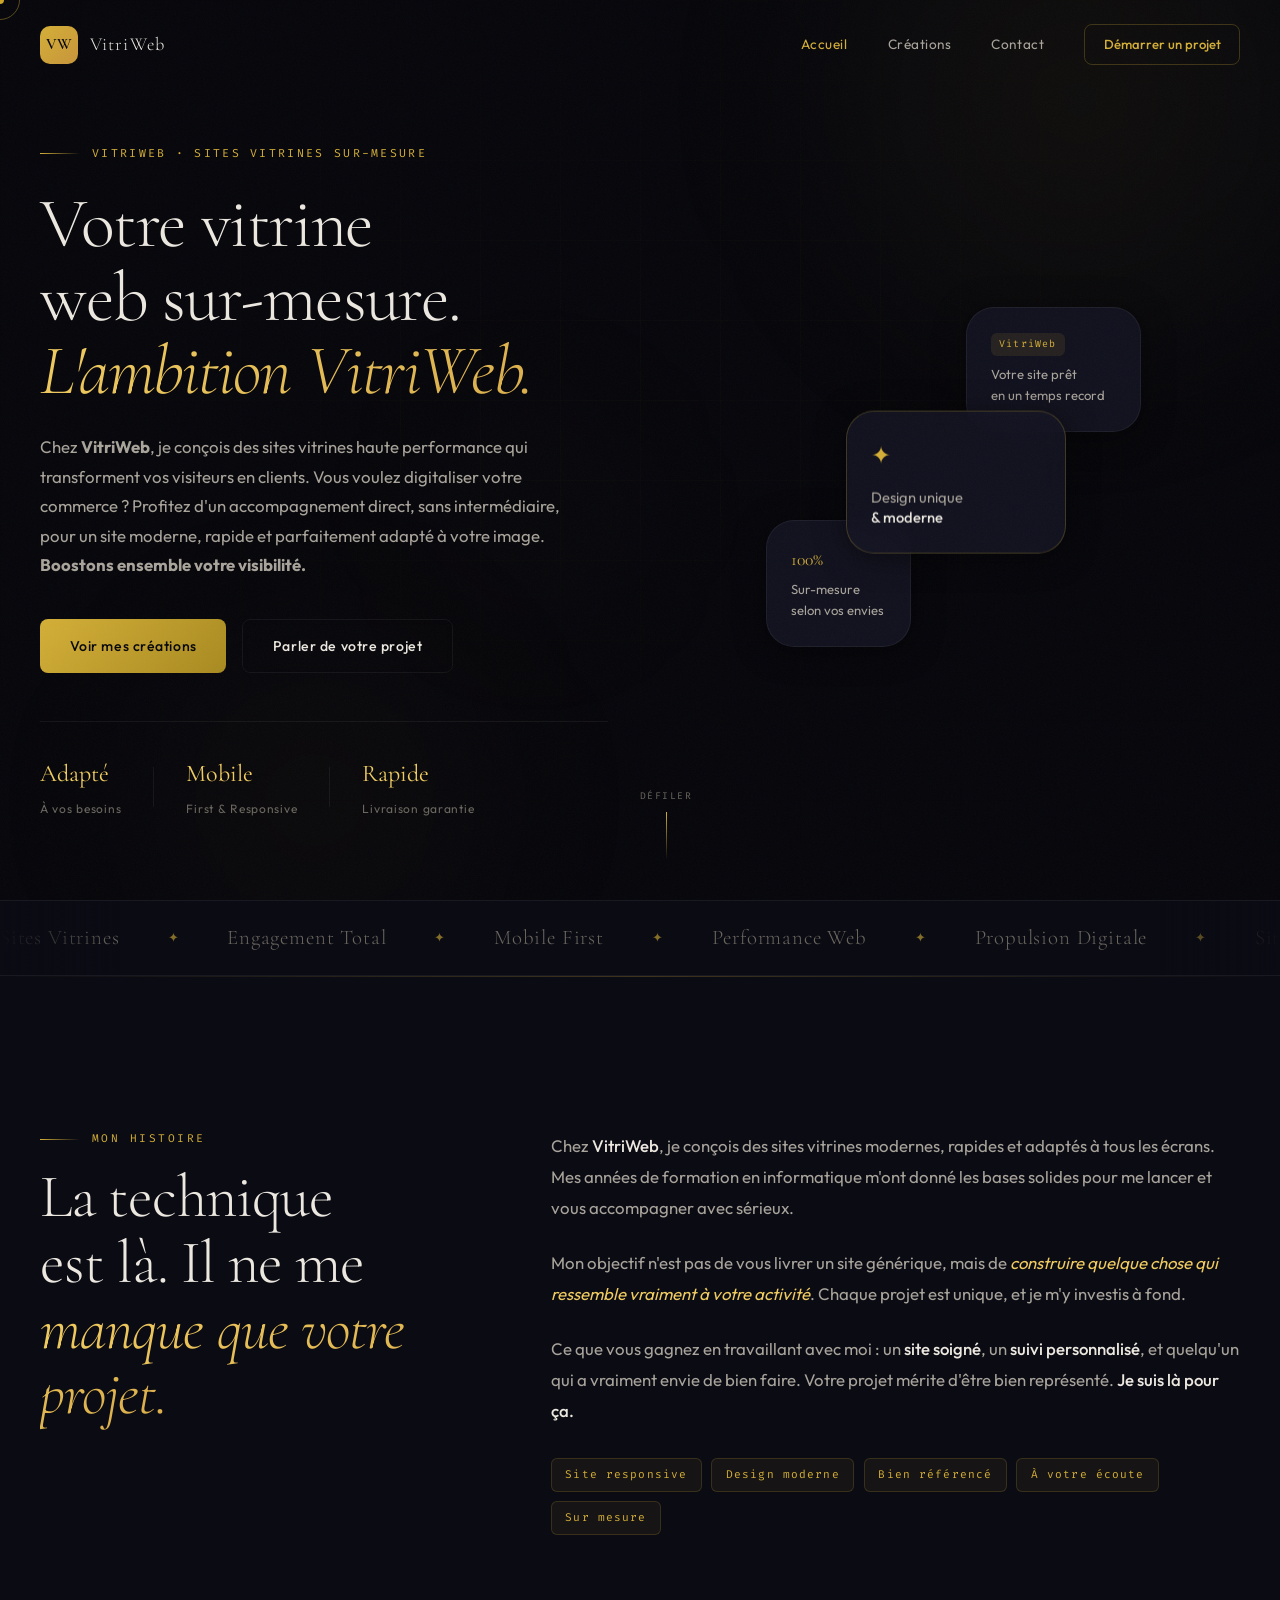
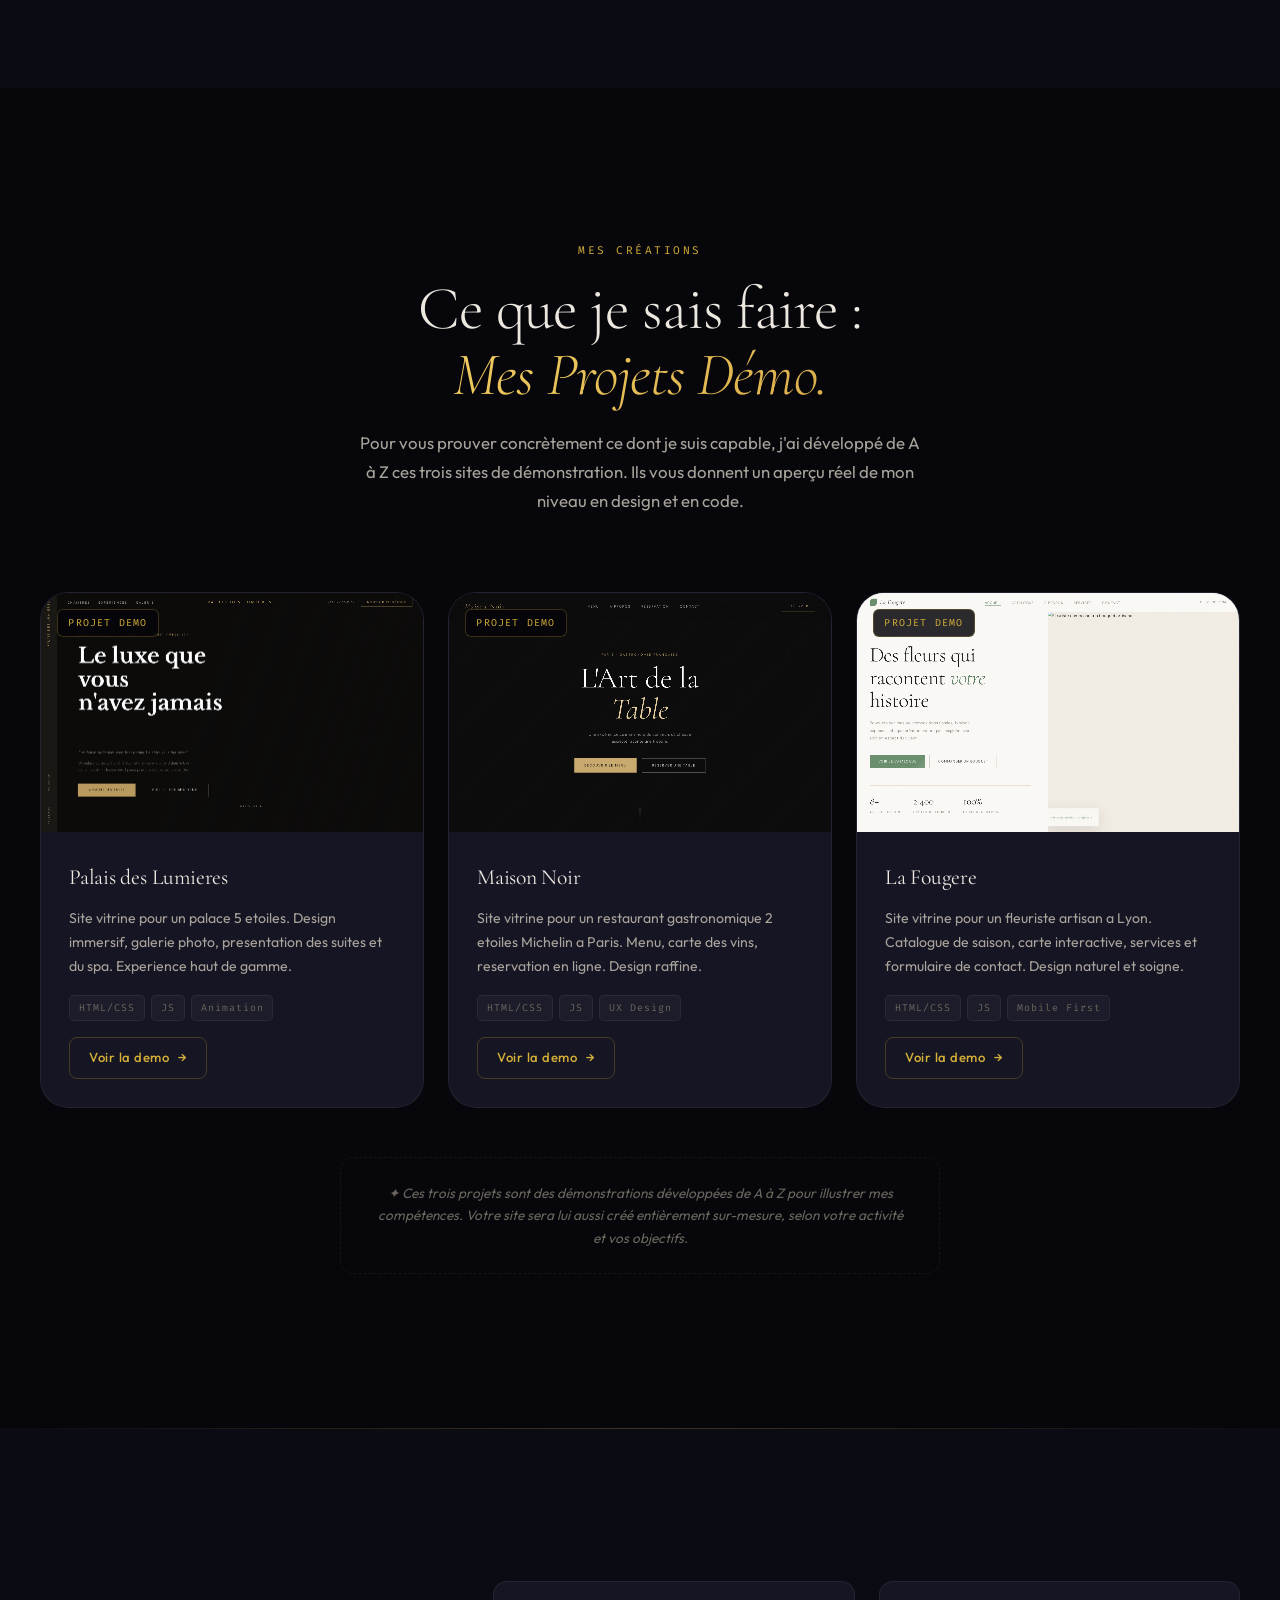
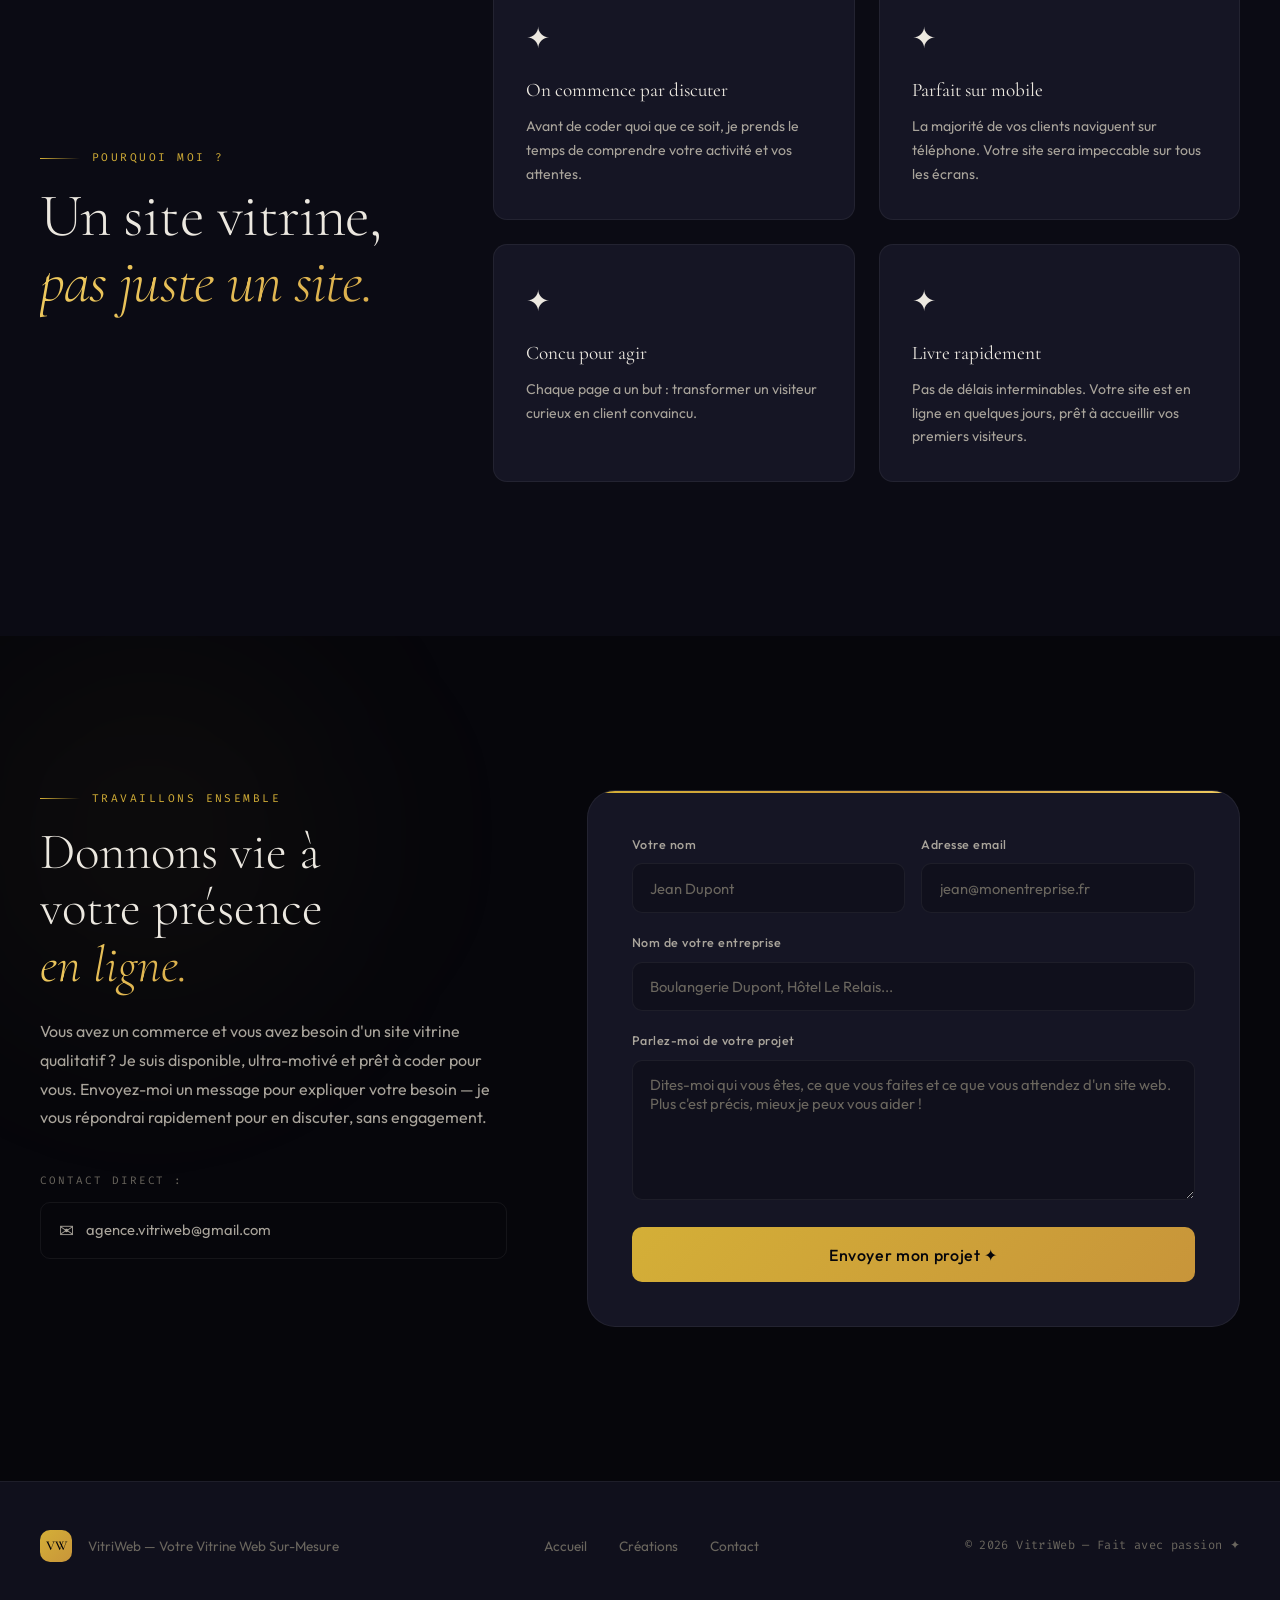
==== index.html @ 7d23033d "Premier commit" ====
<!DOCTYPE html>
<html lang="fr">
<head>
  <meta charset="UTF-8" />
  <meta name="viewport" content="width=device-width, initial-scale=1.0" />
  <title>VitriWeb — Votre Vitrine Web Sur-Mesure</title>
  <link rel="preconnect" href="https://fonts.googleapis.com" />
  <link rel="preconnect" href="https://fonts.gstatic.com" crossorigin />
  <link href="https://fonts.googleapis.com/css2?family=Cormorant+Garamond:ital,wght@0,300;0,400;0,600;1,300;1,400&family=Outfit:wght@300;400;500;600&family=Fira+Code:wght@400&display=swap" rel="stylesheet" />
  <link rel="stylesheet" href="style.css" />
</head>
<body>

  <!-- LOADER -->
  <div class="loader" id="loader">
    <div class="loader__inner">
      <span class="loader__logo">VW</span>
      <div class="loader__bar"><div class="loader__bar-fill"></div></div>
    </div>
  </div>

  <!-- GRAIN OVERLAY -->
  <div class="grain-overlay" aria-hidden="true"></div>

  <!-- CURSEUR PERSONNALISÉ -->
  <div class="cursor" id="cursor"></div>
  <div class="cursor-follower" id="cursorFollower"></div>

  <!-- HEADER / NAVIGATION -->
  <header class="header" id="header">
    <div class="header__inner">
      <a href="#accueil" class="header__logo">
        <span class="logo-initials">VW</span>
        <span class="logo-text">VitriWeb</span>
      </a>

      <nav class="header__nav" aria-label="Navigation principale">
        <a href="#accueil" class="nav-link">Accueil</a>
        <a href="#creations" class="nav-link">Créations</a>
        <a href="#contact" class="nav-link">Contact</a>
        <a href="#contact" class="nav-cta magnetic">Démarrer un projet</a>
      </nav>

      <button class="burger" id="burgerBtn" aria-label="Ouvrir le menu" aria-expanded="false">
        <span></span><span></span><span></span>
      </button>
    </div>

  </header>

  <!-- MENU MOBILE — hors du header pour éviter les bugs de stacking context -->
  <div class="mobile-menu" id="mobileMenu">
    <div class="mobile-menu__inner">
      <span class="mobile-menu__label">Navigation</span>
      <a href="#accueil" class="mobile-nav-link">Accueil</a>
      <a href="#creations" class="mobile-nav-link">Créations</a>
      <a href="#contact" class="mobile-nav-link">Contact</a>
      <a href="#contact" class="mobile-nav-link mobile-nav-cta">Démarrer un projet &rarr;</a>
      <div class="mobile-menu__footer">
        <a href="mailto:agence.vitriweb@gmail.com">agence.vitriweb@gmail.com</a>
      </div>
    </div>
  </div>

  <!-- SECTION 1 — HERO -->
  <section class="hero" id="accueil">
    <div class="hero__bg-grid"></div>
    <div class="hero__orb hero__orb--1"></div>
    <div class="hero__orb hero__orb--2"></div>
    <div class="hero__orb hero__orb--3"></div>

    <div class="container">
      <div class="hero__content">

        <p class="hero__eyebrow hero-anim anim-1">
          <span class="eyebrow-line"></span>
          VitriWeb · Sites vitrines sur-mesure
        </p>

        <h1 class="hero__title hero-anim anim-2">
          Votre vitrine<br />
          web sur-mesure.<br />
          <em>L'ambition VitriWeb.</em>
        </h1>

        <p class="hero__subtitle hero-anim anim-3">
          Chez <strong>VitriWeb</strong>, je conçois des sites vitrines haute performance qui transforment vos visiteurs en clients. Vous voulez digitaliser votre commerce&nbsp;? Profitez d'un accompagnement direct, sans intermédiaire, pour un site moderne, rapide et parfaitement adapté à votre image. <strong>Boostons ensemble votre visibilité.</strong>
        </p>

        <div class="hero__ctas hero-anim anim-4">
          <a href="#creations" class="btn btn--primary magnetic">Voir mes créations</a>
          <a href="#contact" class="btn btn--ghost magnetic">Parler de votre projet</a>
        </div>

        <div class="hero__stats hero-anim anim-5">
          <div class="stat">
            <span class="stat__number">Adapté</span>
            <span class="stat__label">À vos besoins</span>
          </div>
          <div class="stat-divider"></div>
          <div class="stat">
            <span class="stat__number">Mobile</span>
            <span class="stat__label">First & Responsive</span>
          </div>
          <div class="stat-divider"></div>
          <div class="stat">
            <span class="stat__number">Rapide</span>
            <span class="stat__label">Livraison garantie</span>
          </div>
        </div>
      </div>

      <div class="hero__visual hero-anim anim-3">
        <div class="hero__card-float">
          <div class="float-card float-card--main">
            <div class="float-card__icon">&#10022;</div>
            <p class="float-card__text">Design unique<br/><strong>&amp; moderne</strong></p>
          </div>
          <div class="float-card float-card--secondary">
            <div class="float-card__badge">VitriWeb</div>
            <p>Votre site prêt<br/>en un temps record</p>
          </div>
          <div class="float-card float-card--accent">
            <span>100%</span>
            <p>Sur-mesure selon vos envies</p>
          </div>
        </div>
      </div>
    </div>

    <div class="scroll-indicator hero-anim anim-5">
      <span>Défiler</span>
      <div class="scroll-line"></div>
    </div>
  </section>

  <!-- MARQUEE DIVIDER -->
  <div class="marquee-section" aria-hidden="true">
    <div class="marquee-track">
      <span>Sites Vitrines</span>
      <span class="marquee-dot">&#10022;</span>
      <span>Engagement Total</span>
      <span class="marquee-dot">&#10022;</span>
      <span>Mobile First</span>
      <span class="marquee-dot">&#10022;</span>
      <span>Performance Web</span>
      <span class="marquee-dot">&#10022;</span>
      <span>Propulsion Digitale</span>
      <span class="marquee-dot">&#10022;</span>
      <span>Sites Vitrines</span>
      <span class="marquee-dot">&#10022;</span>
      <span>Engagement Total</span>
      <span class="marquee-dot">&#10022;</span>
      <span>Mobile First</span>
      <span class="marquee-dot">&#10022;</span>
      <span>Performance Web</span>
      <span class="marquee-dot">&#10022;</span>
      <span>Propulsion Digitale</span>
      <span class="marquee-dot">&#10022;</span>
    </div>
  </div>

  <!-- SECTION À PROPOS -->
  <section class="about" id="about">
    <div class="container">

      <div class="about__grid">
        <div class="about__text">
          <p class="section-label reveal-up">Mon Histoire</p>
          <h2 class="section-title reveal-up delay-1">
            La technique<br/>est là. Il ne me<br/><em>manque que votre projet.</em>
          </h2>
        </div>

        <div class="about__narrative">
          <p class="about__para reveal-up delay-1">
            Chez <strong>VitriWeb</strong>, je conçois des sites vitrines modernes, rapides et adaptés à tous les écrans. Mes années de formation en informatique m'ont donné les bases solides pour me lancer et vous accompagner avec sérieux.
          </p>
          <p class="about__para reveal-up delay-2">
            Mon objectif n'est pas de vous livrer un site générique, mais de <em>construire quelque chose qui ressemble vraiment à votre activité</em>. Chaque projet est unique, et je m'y investis à fond.
          </p>
          <p class="about__para reveal-up delay-3">
            Ce que vous gagnez en travaillant avec moi&nbsp;: un <strong>site soigné</strong>, un <strong>suivi personnalisé</strong>, et quelqu'un qui a vraiment envie de bien faire. Votre projet mérite d'être bien représenté. <strong>Je suis là pour ça.</strong>
          </p>

          <div class="about__tags reveal-up delay-4">
            <span class="tag">Site responsive</span>
            <span class="tag">Design moderne</span>
            <span class="tag">Bien référencé</span>
            <span class="tag">À votre écoute</span>
            <span class="tag">Sur mesure</span>
          </div>
        </div>
      </div>

    </div>
  </section>

  <!-- SECTION PORTFOLIO -->
  <section class="portfolio" id="creations">
    <div class="container">

      <div class="section-header reveal-up">
        <p class="section-label">Mes Créations</p>
        <h2 class="section-title">
          Ce que je sais faire :<br /><em>Mes Projets Démo.</em>
        </h2>
        <p class="section-desc">
          Pour vous prouver concrètement ce dont je suis capable, j'ai développé de A à Z ces trois sites de démonstration. Ils vous donnent un aperçu réel de mon niveau en design et en code.
        </p>
      </div>

      <div class="portfolio__grid">

        <article class="project-card reveal-up delay-1" data-category="Démo · Hôtellerie">
          <div class="project-card__image">
            <div class="project-card__preview">
              <iframe src="site_vitrine/Hotel/vitrine_hotel.html" loading="lazy" title="Apercu Hotel"></iframe>
            </div>
            <div class="project-card__badge">Projet Demo</div>
          </div>
          <div class="project-card__body">
            <h3 class="project-card__title">Palais des Lumieres</h3>
            <p class="project-card__desc">
              Site vitrine pour un palace 5 etoiles. Design immersif, galerie photo, presentation des suites et du spa. Experience haut de gamme.
            </p>
            <div class="project-card__tech">
              <span>HTML/CSS</span><span>JS</span><span>Animation</span>
            </div>
            <a href="site_vitrine/Hotel/vitrine_hotel.html" class="btn btn--card" target="_blank">Voir la demo <span class="btn-arrow">&rarr;</span></a>
          </div>
        </article>

        <article class="project-card reveal-up delay-2" data-category="Démo · Restauration">
          <div class="project-card__image">
            <div class="project-card__preview">
              <iframe src="site_vitrine/restaurant/html/index.html" loading="lazy" title="Apercu Restaurant"></iframe>
            </div>
            <div class="project-card__badge">Projet Demo</div>
          </div>
          <div class="project-card__body">
            <h3 class="project-card__title">Maison Noir</h3>
            <p class="project-card__desc">
              Site vitrine pour un restaurant gastronomique 2 etoiles Michelin a Paris. Menu, carte des vins, reservation en ligne. Design raffine.
            </p>
            <div class="project-card__tech">
              <span>HTML/CSS</span><span>JS</span><span>UX Design</span>
            </div>
            <a href="site_vitrine/restaurant/html/index.html" class="btn btn--card" target="_blank">Voir la demo <span class="btn-arrow">&rarr;</span></a>
          </div>
        </article>

        <article class="project-card reveal-up delay-3" data-category="Démo · Commerce Local">
          <div class="project-card__image">
            <div class="project-card__preview">
              <iframe src="site_vitrine/lafougere/index.html" loading="lazy" title="Apercu Fleuriste"></iframe>
            </div>
            <div class="project-card__badge">Projet Demo</div>
          </div>
          <div class="project-card__body">
            <h3 class="project-card__title">La Fougere</h3>
            <p class="project-card__desc">
              Site vitrine pour un fleuriste artisan a Lyon. Catalogue de saison, carte interactive, services et formulaire de contact. Design naturel et soigne.
            </p>
            <div class="project-card__tech">
              <span>HTML/CSS</span><span>JS</span><span>Mobile First</span>
            </div>
            <a href="site_vitrine/lafougere/index.html" class="btn btn--card" target="_blank">Voir la demo <span class="btn-arrow">&rarr;</span></a>
          </div>
        </article>

      </div>

      <p class="portfolio__note reveal-up">
        &#10022; Ces trois projets sont des démonstrations développées de A à Z pour illustrer mes compétences. Votre site sera lui aussi créé entièrement sur-mesure, selon votre activité et vos objectifs.
      </p>

    </div>
  </section>

  <!-- SECTION VALEUR AJOUTÉE -->
  <section class="value" id="valeur">
    <div class="container">
      <div class="value__grid">

        <div class="value__intro reveal-up">
          <p class="section-label">Pourquoi moi ?</p>
          <h2 class="section-title">
            Un site vitrine,<br/><em>pas juste un site.</em>
          </h2>
        </div>

        <div class="value__items">
          <div class="value-item reveal-up delay-1">
            <div class="value-item__icon">&#10022;</div>
            <h3>On commence par discuter</h3>
            <p>Avant de coder quoi que ce soit, je prends le temps de comprendre votre activité et vos attentes.</p>
          </div>
          <div class="value-item reveal-up delay-2">
            <div class="value-item__icon">&#10022;</div>
            <h3>Parfait sur mobile</h3>
            <p>La majorité de vos clients naviguent sur téléphone. Votre site sera impeccable sur tous les écrans.</p>
          </div>
          <div class="value-item reveal-up delay-3">
            <div class="value-item__icon">&#10022;</div>
            <h3>Concu pour agir</h3>
            <p>Chaque page a un but : transformer un visiteur curieux en client convaincu.</p>
          </div>
          <div class="value-item reveal-up delay-4">
            <div class="value-item__icon">&#10022;</div>
            <h3>Livre rapidement</h3>
            <p>Pas de délais interminables. Votre site est en ligne en quelques jours, prêt à accueillir vos premiers visiteurs.</p>
          </div>
        </div>

      </div>
    </div>
  </section>

  <!-- SECTION CONTACT -->
  <section class="contact" id="contact">
    <div class="contact__bg-orb"></div>
    <div class="container">

      <div class="contact__grid">

        <div class="contact__intro reveal-up">
          <p class="section-label">Travaillons Ensemble</p>
          <h2 class="contact__title">
            Donnons vie à<br />votre présence<br /><em>en ligne.</em>
          </h2>
          <p class="contact__text">
            Vous avez un commerce et vous avez besoin d'un site vitrine qualitatif&nbsp;? Je suis disponible, ultra-motivé et prêt à coder pour vous. Envoyez-moi un message pour expliquer votre besoin — je vous répondrai rapidement pour en discuter, sans engagement.
          </p>

          <div class="contact__direct">
            <p class="contact__direct-label">Contact direct :</p>
            <a href="mailto:agence.vitriweb@gmail.com" class="contact__email-link">
              <span class="contact-icon">&#9993;</span>
              agence.vitriweb@gmail.com
            </a>
          </div>
        </div>

        <div class="contact__form-wrapper reveal-up delay-2">
          <form class="contact-form" id="contactForm" action="https://api.web3forms.com/submit" method="POST" novalidate>
            <input type="hidden" name="access_key" value="1da80aa5-e678-44fe-b208-d25d698dbe3f" />
            <input type="hidden" name="subject" value="Nouveau projet — VitriWeb" />
            <input type="hidden" name="from_name" value="VitriWeb Contact" />
            <input type="hidden" name="redirect" value="" />

            <div class="form-row">
              <div class="form-group">
                <label class="form-label" for="nom">Votre nom</label>
                <input
                  class="form-input"
                  type="text"
                  id="nom"
                  name="nom"
                  placeholder="Jean Dupont"
                  required
                  autocomplete="name"
                />
              </div>
              <div class="form-group">
                <label class="form-label" for="email">Adresse email</label>
                <input
                  class="form-input"
                  type="email"
                  id="email"
                  name="email"
                  placeholder="jean@monentreprise.fr"
                  required
                  autocomplete="email"
                />
              </div>
            </div>

            <div class="form-group">
              <label class="form-label" for="entreprise">Nom de votre entreprise</label>
              <input
                class="form-input"
                type="text"
                id="entreprise"
                name="entreprise"
                placeholder="Boulangerie Dupont, Hôtel Le Relais..."
                required
              />
            </div>

            <div class="form-group">
              <label class="form-label" for="message">Parlez-moi de votre projet</label>
              <textarea
                class="form-input form-textarea"
                id="message"
                name="message"
                rows="5"
                placeholder="Dites-moi qui vous êtes, ce que vous faites et ce que vous attendez d'un site web. Plus c'est précis, mieux je peux vous aider !"
                required
              ></textarea>
            </div>

            <button type="submit" class="btn btn--submit magnetic" id="submitBtn">
              <span class="btn-text">Envoyer mon projet &#10022;</span>
              <span class="btn-loading" style="display:none">Envoi en cours...</span>
            </button>

            <div class="form-success" id="formSuccess" style="display:none">
              <span class="success-icon">&#10003;</span>
              Merci ! J'ai bien reçu votre message et je vous répondrai dans les 24h.
            </div>

          </form>
        </div>

      </div>
    </div>
  </section>

  <!-- FOOTER -->
  <footer class="footer">
    <div class="container">
      <div class="footer__inner">
        <div class="footer__brand">
          <span class="logo-initials">VW</span>
          <p>VitriWeb — Votre Vitrine Web Sur-Mesure</p>
        </div>
        <nav class="footer__nav" aria-label="Navigation pied de page">
          <a href="#accueil">Accueil</a>
          <a href="#creations">Créations</a>
          <a href="#contact">Contact</a>
        </nav>
        <p class="footer__copy">
          &copy; <span id="footerYear"></span> VitriWeb — Fait avec passion &#10022;
        </p>
      </div>
    </div>
  </footer>

  <!-- MOBILE FLOATING CTA -->
  <div class="mobile-fab" id="mobileFab">
    <a href="#contact" class="mobile-fab__btn">
      Démarrer un projet &#10022;
    </a>
  </div>

  <script src="script.js"></script>
</body>
</html>
---- style.css ----
/* ═══════════════════════════════════════════════════════════════
   VitriWeb — Votre Vitrine Web Sur-Mesure
   Aesthetic: Cinematic Dark Luxury · Gold/Amber Accents · Editorial
   ═══════════════════════════════════════════════════════════════ */

/* ──────────────────────────────────────────
   1. VARIABLES CSS & RESET
────────────────────────────────────────── */
:root {
  --bg:           #06060b;
  --bg-2:         #0b0b14;
  --bg-3:         #10101c;
  --surface:      #151524;
  --surface-2:    #1c1c32;
  --border:       rgba(255, 255, 255, 0.06);
  --border-gold:  rgba(212, 175, 55, 0.25);

  --gold:         #d4af37;
  --gold-light:   #f0cc60;
  --gold-dark:    #a88a20;
  --amber:        #c8953a;
  --gold-glow:    rgba(212, 175, 55, 0.12);

  --text:         #ece8e0;
  --text-2:       #a9a49b;
  --text-3:       #6a665e;

  --font-display: 'Cormorant Garamond', Georgia, serif;
  --font-body:    'Outfit', sans-serif;
  --font-mono:    'Fira Code', monospace;

  --section-py: clamp(6rem, 12vw, 10rem);

  --radius:     14px;
  --radius-lg:  28px;
  --shadow:     0 4px 30px rgba(0,0,0,0.5);
  --shadow-lg:  0 20px 80px rgba(0,0,0,0.7);
  --glow-gold:  0 0 60px rgba(212, 175, 55, 0.12);

  --ease:       cubic-bezier(0.4, 0, 0.2, 1);
  --ease-out:   cubic-bezier(0, 0, 0.2, 1);
  --ease-spring:cubic-bezier(0.34, 1.56, 0.64, 1);
}

*, *::before, *::after {
  box-sizing: border-box;
  margin: 0;
  padding: 0;
}

html {
  scroll-behavior: smooth;
  font-size: 16px;
}

body {
  font-family: var(--font-body);
  background-color: var(--bg);
  color: var(--text);
  line-height: 1.65;
  overflow-x: hidden;
  cursor: none;
}

::selection {
  background: rgba(212, 175, 55, 0.3);
  color: var(--gold-light);
}

img { display: block; max-width: 100%; }
a { text-decoration: none; color: inherit; }

/* ──────────────────────────────────────────
   2. LOADER
────────────────────────────────────────── */
.loader {
  position: fixed;
  inset: 0;
  z-index: 10000;
  background: var(--bg);
  display: flex;
  align-items: center;
  justify-content: center;
  transition: opacity 0.6s ease, visibility 0.6s ease;
}

.loader.is-hidden {
  opacity: 0;
  visibility: hidden;
  pointer-events: none;
}

.loader__inner {
  display: flex;
  flex-direction: column;
  align-items: center;
  gap: 1.5rem;
}

.loader__logo {
  width: 56px;
  height: 56px;
  background: linear-gradient(135deg, var(--gold), var(--amber));
  color: var(--bg);
  border-radius: 14px;
  display: grid;
  place-items: center;
  font-family: var(--font-display);
  font-size: 1.3rem;
  font-weight: 600;
  animation: loaderPulse 1.2s ease-in-out infinite;
}

@keyframes loaderPulse {
  0%, 100% { transform: scale(1); box-shadow: 0 0 0 0 var(--gold-glow); }
  50% { transform: scale(1.06); box-shadow: 0 0 40px 10px var(--gold-glow); }
}

.loader__bar {
  width: 120px;
  height: 2px;
  background: var(--surface-2);
  border-radius: 2px;
  overflow: hidden;
}

.loader__bar-fill {
  height: 100%;
  width: 0%;
  background: linear-gradient(90deg, var(--gold), var(--gold-light));
  border-radius: 2px;
  animation: loaderFill 1.4s var(--ease) forwards;
}

@keyframes loaderFill {
  to { width: 100%; }
}

/* ──────────────────────────────────────────
   3. GRAIN OVERLAY
────────────────────────────────────────── */
.grain-overlay {
  position: fixed;
  inset: 0;
  z-index: 9000;
  pointer-events: none;
  opacity: 0.035;
  background-image: url("data:image/svg+xml,%3Csvg viewBox='0 0 256 256' xmlns='http://www.w3.org/2000/svg'%3E%3Cfilter id='noise'%3E%3CfeTurbulence type='fractalNoise' baseFrequency='0.9' numOctaves='4' stitchTiles='stitch'/%3E%3C/filter%3E%3Crect width='100%25' height='100%25' filter='url(%23noise)'/%3E%3C/svg%3E");
  background-repeat: repeat;
  background-size: 200px;
}

/* ──────────────────────────────────────────
   4. CURSEUR PERSONNALISÉ
────────────────────────────────────────── */
.cursor {
  width: 8px;
  height: 8px;
  background: var(--gold);
  border-radius: 50%;
  position: fixed;
  top: 0; left: 0;
  pointer-events: none;
  z-index: 9999;
  transform: translate(-50%, -50%);
  transition: transform 0.08s var(--ease), background 0.2s, width 0.3s, height 0.3s;
  mix-blend-mode: difference;
}

.cursor-follower {
  width: 40px;
  height: 40px;
  border: 1px solid rgba(212, 175, 55, 0.4);
  border-radius: 50%;
  position: fixed;
  top: 0; left: 0;
  pointer-events: none;
  z-index: 9998;
  transform: translate(-50%, -50%);
  transition: transform 0.15s var(--ease), width 0.3s, height 0.3s, border-color 0.3s, background 0.3s;
}

body:has(a:hover) .cursor,
body:has(button:hover) .cursor {
  width: 12px;
  height: 12px;
  background: var(--gold-light);
}

body:has(a:hover) .cursor-follower,
body:has(button:hover) .cursor-follower {
  width: 56px;
  height: 56px;
  border-color: var(--gold);
  background: rgba(212, 175, 55, 0.04);
}

@media (hover: none) {
  .cursor, .cursor-follower { display: none; }
  body { cursor: auto; }
}

/* ──────────────────────────────────────────
   5. UTILITAIRES GLOBAUX
────────────────────────────────────────── */
.container {
  width: min(1200px, 100% - 3rem);
  margin-inline: auto;
}

.section-label {
  font-family: var(--font-mono);
  font-size: 0.7rem;
  letter-spacing: 0.22em;
  text-transform: uppercase;
  color: var(--gold);
  display: flex;
  align-items: center;
  gap: 0.75rem;
  margin-bottom: 1rem;
}

.section-label::before {
  content: '';
  display: inline-block;
  width: 2.5rem;
  height: 1px;
  background: linear-gradient(90deg, var(--gold), transparent);
  flex-shrink: 0;
}

.section-title {
  font-family: var(--font-display);
  font-size: clamp(1.8rem, 5vw, 3.8rem);
  font-weight: 300;
  line-height: 1.08;
  letter-spacing: -0.015em;
  color: var(--text);
}

.section-title em {
  font-style: italic;
  background: linear-gradient(135deg, var(--gold-light), var(--amber));
  -webkit-background-clip: text;
  -webkit-text-fill-color: transparent;
  background-clip: text;
}

.section-desc {
  font-size: clamp(0.88rem, 2.5vw, 1.05rem);
  color: var(--text-2);
  max-width: 52ch;
  margin-top: 1.25rem;
  line-height: 1.75;
}

.section-header {
  text-align: center;
  margin-bottom: clamp(3rem, 6vw, 5rem);
}

.section-header .section-label {
  justify-content: center;
}

.section-header .section-label::before { display: none; }

.section-header .section-desc {
  margin-inline: auto;
}

/* ──────────────────────────────────────────
   6. BOUTONS
────────────────────────────────────────── */
.btn {
  display: inline-flex;
  align-items: center;
  gap: 0.5rem;
  font-family: var(--font-body);
  font-size: 0.88rem;
  font-weight: 500;
  letter-spacing: 0.04em;
  padding: 0.9rem 1.85rem;
  border-radius: 8px;
  border: none;
  cursor: pointer;
  transition: all 0.3s var(--ease);
  white-space: nowrap;
  text-decoration: none;
  position: relative;
  overflow: hidden;
}

.btn::after {
  content: '';
  position: absolute;
  inset: 0;
  background: linear-gradient(135deg, rgba(255,255,255,0.15), transparent);
  opacity: 0;
  transition: opacity 0.3s;
}

.btn:hover::after { opacity: 1; }

.btn--primary {
  background: linear-gradient(135deg, var(--gold), var(--gold-dark));
  color: var(--bg);
  box-shadow: 0 0 0 0 rgba(212, 175, 55, 0.4);
}

.btn--primary:hover {
  transform: translateY(-3px);
  box-shadow: 0 12px 32px rgba(212, 175, 55, 0.35), var(--glow-gold);
}

.btn--ghost {
  background: transparent;
  color: var(--text);
  border: 1px solid var(--border);
  backdrop-filter: blur(4px);
}

.btn--ghost:hover {
  border-color: var(--gold);
  color: var(--gold);
  transform: translateY(-3px);
  box-shadow: 0 8px 24px rgba(0,0,0,0.3);
}

.btn--card {
  background: transparent;
  color: var(--gold);
  border: 1px solid var(--border-gold);
  font-size: 0.82rem;
  padding: 0.6rem 1.2rem;
  margin-top: 1rem;
  align-self: flex-start;
}

.btn--card:hover {
  background: rgba(212, 175, 55, 0.06);
  border-color: var(--gold);
  transform: translateX(6px);
}

.btn--card .btn-arrow {
  transition: transform 0.25s var(--ease-spring);
}

.btn--card:hover .btn-arrow {
  transform: translateX(6px);
}

.btn--submit {
  width: 100%;
  justify-content: center;
  background: linear-gradient(135deg, var(--gold), var(--amber));
  color: var(--bg);
  font-size: 1rem;
  font-weight: 500;
  padding: 1.1rem 2rem;
  border-radius: 10px;
  border: none;
  cursor: pointer;
  transition: all 0.35s var(--ease);
  position: relative;
  overflow: hidden;
}

.btn--submit::before {
  content: '';
  position: absolute;
  inset: 0;
  background: linear-gradient(135deg, var(--gold-light), var(--gold));
  opacity: 0;
  transition: opacity 0.3s;
}

.btn--submit:hover::before { opacity: 1; }
.btn--submit:hover {
  transform: translateY(-3px);
  box-shadow: 0 12px 40px rgba(212, 175, 55, 0.4);
}
.btn--submit span { position: relative; z-index: 1; }

/* ──────────────────────────────────────────
   7. ANIMATIONS REVEAL AU SCROLL
────────────────────────────────────────── */
.reveal-up {
  opacity: 0;
  transform: translateY(50px);
  transition: opacity 0.8s var(--ease-out), transform 0.8s var(--ease-out);
}

.reveal-up.is-visible {
  opacity: 1;
  transform: translate(0);
}

.delay-1 { transition-delay: 0.12s; }
.delay-2 { transition-delay: 0.24s; }
.delay-3 { transition-delay: 0.38s; }
.delay-4 { transition-delay: 0.52s; }

/* Hero staggered entrance */
.hero-anim {
  opacity: 0;
  transform: translateY(40px);
  transition: opacity 0.9s var(--ease-out), transform 0.9s var(--ease-out);
}

.hero-anim.is-visible {
  opacity: 1;
  transform: translateY(0);
}

.anim-1 { transition-delay: 0.15s; }
.anim-2 { transition-delay: 0.3s; }
.anim-3 { transition-delay: 0.5s; }
.anim-4 { transition-delay: 0.7s; }
.anim-5 { transition-delay: 0.9s; }

/* ──────────────────────────────────────────
   8. HEADER / NAVIGATION
────────────────────────────────────────── */
.header {
  position: fixed;
  top: 0; left: 0; right: 0;
  z-index: 1000;
  padding: 1.5rem 0;
  transition: background 0.4s var(--ease), padding 0.4s var(--ease), box-shadow 0.4s;
}

.header.scrolled {
  background: rgba(6, 6, 11, 0.85);
  backdrop-filter: blur(24px) saturate(1.4);
  -webkit-backdrop-filter: blur(24px) saturate(1.4);
  padding: 0.85rem 0;
  box-shadow: 0 1px 0 var(--border), 0 4px 30px rgba(0,0,0,0.3);
}

.header__inner {
  display: flex;
  align-items: center;
  justify-content: space-between;
  width: min(1200px, 100% - 3rem);
  margin-inline: auto;
}

.header__logo {
  display: flex;
  align-items: center;
  gap: 0.75rem;
  text-decoration: none;
}

.logo-initials {
  width: 38px; height: 38px;
  background: linear-gradient(135deg, var(--gold), var(--amber));
  color: var(--bg);
  border-radius: 10px;
  display: grid;
  place-items: center;
  font-family: var(--font-display);
  font-size: 1rem;
  font-weight: 600;
  flex-shrink: 0;
  transition: box-shadow 0.3s;
}

.header__logo:hover .logo-initials {
  box-shadow: 0 0 20px var(--gold-glow);
}

.logo-text {
  font-family: var(--font-display);
  font-size: 1.15rem;
  font-weight: 300;
  letter-spacing: 0.06em;
  color: var(--text);
}

.header__nav {
  display: flex;
  align-items: center;
  gap: 2.5rem;
}

.nav-link {
  font-size: 0.85rem;
  font-weight: 400;
  color: var(--text-2);
  letter-spacing: 0.04em;
  position: relative;
  transition: color 0.25s;
}

.nav-link::after {
  content: '';
  position: absolute;
  bottom: -5px; left: 0;
  width: 0; height: 1.5px;
  background: var(--gold);
  transition: width 0.35s var(--ease);
}

.nav-link:hover { color: var(--text); }
.nav-link:hover::after { width: 100%; }

.nav-cta {
  font-size: 0.82rem;
  font-weight: 500;
  background: transparent;
  color: var(--gold);
  border: 1px solid var(--border-gold);
  padding: 0.55rem 1.15rem;
  border-radius: 8px;
  transition: all 0.3s var(--ease);
}

.nav-cta:hover {
  background: rgba(212, 175, 55, 0.08);
  border-color: var(--gold);
  box-shadow: 0 0 20px rgba(212, 175, 55, 0.1);
}

/* Burger */
.burger {
  display: none;
  flex-direction: column;
  gap: 5px;
  background: none;
  border: none;
  cursor: pointer;
  padding: 6px;
  position: relative;
  z-index: 1002;
}

.burger span {
  display: block;
  width: 24px; height: 2px;
  background: var(--text);
  border-radius: 2px;
  transition: all 0.35s var(--ease);
}

.burger.is-open span:nth-child(1) { transform: translateY(7px) rotate(45deg); }
.burger.is-open span:nth-child(2) { opacity: 0; transform: scaleX(0); }
.burger.is-open span:nth-child(3) { transform: translateY(-7px) rotate(-45deg); }

/* Menu mobile — fullscreen overlay (HORS du header) */
.mobile-menu {
  display: none;
}

@media (max-width: 640px) {
  .mobile-menu {
    display: block;
    position: fixed;
    top: 0;
    left: 0;
    width: 100%;
    height: 100%;
    z-index: 1001;
    background: var(--bg);
    opacity: 0;
    visibility: hidden;
    transition: opacity 0.35s ease, visibility 0.35s ease;
    overflow-y: auto;
    -webkit-overflow-scrolling: touch;
  }

  .mobile-menu.is-open {
    opacity: 1;
    visibility: visible;
  }

  .mobile-menu__inner {
    display: flex;
    flex-direction: column;
    justify-content: center;
    min-height: 100vh;
    min-height: 100dvh;
    padding: 5rem 1.5rem 2rem;
  }

  .mobile-menu__label {
    font-family: var(--font-mono);
    font-size: 0.6rem;
    letter-spacing: 0.25em;
    text-transform: uppercase;
    color: var(--text-3);
    margin-bottom: 1.5rem;
    padding-left: 0.25rem;
    opacity: 0;
    transform: translateY(10px);
    transition: opacity 0.3s 0.1s ease, transform 0.3s 0.1s ease;
  }

  .mobile-menu.is-open .mobile-menu__label {
    opacity: 1;
    transform: translateY(0);
  }

  .mobile-nav-link {
    display: block;
    font-family: var(--font-display);
    font-size: 2.2rem;
    font-weight: 300;
    color: var(--text-2);
    padding: 0.6rem 0;
    border-bottom: 1px solid var(--border);
    opacity: 0;
    transform: translateY(15px);
    transition: opacity 0.3s ease, transform 0.3s ease, color 0.2s ease;
  }

  .mobile-menu.is-open .mobile-nav-link {
    opacity: 1;
    transform: translateY(0);
  }

  .mobile-menu.is-open .mobile-nav-link:nth-child(2) { transition-delay: 0.08s; }
  .mobile-menu.is-open .mobile-nav-link:nth-child(3) { transition-delay: 0.14s; }
  .mobile-menu.is-open .mobile-nav-link:nth-child(4) { transition-delay: 0.20s; }
  .mobile-menu.is-open .mobile-nav-link:nth-child(5) { transition-delay: 0.26s; }

  .mobile-nav-link:active {
    color: var(--gold);
  }

  .mobile-nav-cta {
    color: var(--gold);
    font-weight: 400;
    border-bottom: none;
    margin-top: 0.5rem;
  }

  .mobile-menu__footer {
    margin-top: auto;
    padding-top: 2rem;
    display: flex;
    flex-direction: column;
    gap: 0.5rem;
    opacity: 0;
    transition: opacity 0.3s 0.3s ease;
  }

  .mobile-menu.is-open .mobile-menu__footer {
    opacity: 1;
  }

  .mobile-menu__footer a {
    font-family: var(--font-mono);
    font-size: 0.72rem;
    letter-spacing: 0.06em;
    color: var(--text-3);
  }

  .mobile-menu__footer a:active {
    color: var(--gold);
  }

  /* Body scroll lock quand menu ouvert */
  body.menu-open {
    overflow: hidden;
    position: fixed;
    width: 100%;
    touch-action: none;
  }
}

/* ──────────────────────────────────────────
   9. SECTION HERO
────────────────────────────────────────── */
.hero {
  min-height: 100svh;
  display: flex;
  flex-direction: column;
  justify-content: center;
  padding: 8rem 0 4rem;
  position: relative;
  overflow: hidden;
}

.hero__bg-grid {
  position: absolute;
  inset: 0;
  background-image:
    linear-gradient(rgba(212, 175, 55, 0.025) 1px, transparent 1px),
    linear-gradient(90deg, rgba(212, 175, 55, 0.025) 1px, transparent 1px);
  background-size: 80px 80px;
  pointer-events: none;
  mask-image: radial-gradient(ellipse 70% 60% at 50% 40%, black 0%, transparent 100%);
  -webkit-mask-image: radial-gradient(ellipse 70% 60% at 50% 40%, black 0%, transparent 100%);
}

.hero__orb {
  position: absolute;
  border-radius: 50%;
  pointer-events: none;
  filter: blur(100px);
}

.hero__orb--1 {
  width: 700px; height: 700px;
  background: radial-gradient(circle, rgba(212, 175, 55, 0.07) 0%, transparent 65%);
  top: -250px; right: -150px;
  animation: orbFloat 10s ease-in-out infinite;
}

.hero__orb--2 {
  width: 500px; height: 500px;
  background: radial-gradient(circle, rgba(200, 149, 58, 0.05) 0%, transparent 65%);
  bottom: -150px; left: 5%;
  animation: orbFloat 12s ease-in-out infinite reverse;
}

.hero__orb--3 {
  width: 300px; height: 300px;
  background: radial-gradient(circle, rgba(240, 204, 96, 0.04) 0%, transparent 65%);
  top: 40%; left: 30%;
  animation: orbFloat 8s ease-in-out 2s infinite;
}

@keyframes orbFloat {
  0%, 100% { transform: translateY(0) scale(1); }
  50% { transform: translateY(-40px) scale(1.05); }
}

.hero .container {
  display: grid;
  grid-template-columns: 1fr 1fr;
  gap: 4rem;
  align-items: center;
  position: relative;
  z-index: 1;
}

.hero__eyebrow {
  font-family: var(--font-mono);
  font-size: 0.72rem;
  letter-spacing: 0.2em;
  text-transform: uppercase;
  color: var(--gold);
  display: flex;
  align-items: center;
  gap: 0.75rem;
  margin-bottom: 1.5rem;
}

.eyebrow-line {
  display: inline-block;
  width: 2.5rem; height: 1px;
  background: linear-gradient(90deg, var(--gold), transparent);
}

.hero__title {
  font-family: var(--font-display);
  font-size: clamp(2rem, 5.5vw, 5rem);
  font-weight: 300;
  line-height: 1.05;
  letter-spacing: -0.02em;
  margin-bottom: 1.5rem;
  color: var(--text);
}

.hero__title em {
  font-style: italic;
  background: linear-gradient(135deg, var(--gold-light), var(--amber));
  -webkit-background-clip: text;
  -webkit-text-fill-color: transparent;
  background-clip: text;
}

.hero__subtitle {
  font-size: clamp(0.88rem, 2.5vw, 1.05rem);
  color: var(--text-2);
  max-width: 48ch;
  margin-bottom: 2.5rem;
  line-height: 1.75;
}

.hero__ctas {
  display: flex;
  flex-wrap: wrap;
  gap: 1rem;
  margin-bottom: 3rem;
}

.hero__stats {
  display: flex;
  align-items: center;
  gap: 2rem;
  padding-top: 2rem;
  border-top: 1px solid var(--border);
}

.stat-divider {
  width: 1px; height: 2.5rem;
  background: var(--border);
  flex-shrink: 0;
}

.stat__number {
  display: block;
  font-family: var(--font-display);
  font-size: 1.5rem;
  font-weight: 400;
  color: var(--gold-light);
}

.stat__label {
  font-size: 0.75rem;
  color: var(--text-3);
  letter-spacing: 0.06em;
}

/* Floating cards */
.hero__visual {
  display: flex;
  justify-content: center;
  align-items: center;
}

.hero__card-float {
  position: relative;
  width: 340px; height: 380px;
}

.float-card {
  position: absolute;
  background: rgba(21, 21, 36, 0.8);
  backdrop-filter: blur(16px);
  border: 1px solid var(--border);
  border-radius: var(--radius-lg);
  padding: 1.5rem;
  box-shadow: var(--shadow);
  transition: transform 0.4s var(--ease), box-shadow 0.4s;
}

.float-card:hover {
  box-shadow: var(--shadow-lg), 0 0 30px var(--gold-glow);
}

.float-card--main {
  top: 50%; left: 50%;
  transform: translate(-50%, -50%);
  width: 220px;
  z-index: 3;
  border-color: var(--border-gold);
  animation: floatMain 5s ease-in-out infinite;
}

.float-card__icon {
  font-size: 1.5rem;
  color: var(--gold);
  margin-bottom: 0.75rem;
}

.float-card__text {
  font-size: 0.92rem;
  line-height: 1.4;
  color: var(--text-2);
}

.float-card__text strong {
  color: var(--text);
  font-weight: 500;
}

.float-card--secondary {
  top: 15px; right: -15px;
  width: 175px;
  font-size: 0.82rem;
  color: var(--text-2);
  z-index: 2;
  animation: floatSec 6s ease-in-out 0.5s infinite;
}

.float-card__badge {
  font-family: var(--font-mono);
  font-size: 0.62rem;
  letter-spacing: 0.12em;
  color: var(--gold);
  background: rgba(212, 175, 55, 0.1);
  padding: 0.2rem 0.5rem;
  border-radius: 6px;
  margin-bottom: 0.5rem;
  display: inline-block;
}

.float-card--accent {
  bottom: 25px; left: -20px;
  width: 145px;
  font-size: 0.82rem;
  color: var(--text-2);
  z-index: 2;
  animation: floatAccent 5.5s ease-in-out 1s infinite;
}

.float-card--accent span {
  display: block;
  font-size: 1.1rem;
  font-family: var(--font-display);
  color: var(--gold);
  margin-bottom: 0.3rem;
}

@keyframes floatMain {
  0%, 100% { transform: translate(-50%, -50%) translateY(0); }
  50% { transform: translate(-50%, -50%) translateY(-16px); }
}

@keyframes floatSec {
  0%, 100% { transform: translateY(0) rotate(2deg); }
  50% { transform: translateY(-10px) rotate(2deg); }
}

@keyframes floatAccent {
  0%, 100% { transform: translateY(0) rotate(-2deg); }
  50% { transform: translateY(10px) rotate(-2deg); }
}

/* Scroll indicator */
.scroll-indicator {
  position: absolute;
  bottom: 2.5rem; left: 50%;
  transform: translateX(-50%);
  display: flex;
  flex-direction: column;
  align-items: center;
  gap: 0.5rem;
  font-family: var(--font-mono);
  font-size: 0.6rem;
  letter-spacing: 0.15em;
  color: var(--text-3);
  text-transform: uppercase;
}

.scroll-line {
  width: 1px; height: 48px;
  background: linear-gradient(to bottom, var(--gold), transparent);
  animation: scrollPulse 2.5s ease-in-out infinite;
}

@keyframes scrollPulse {
  0% { transform: scaleY(0); transform-origin: top; opacity: 0; }
  50% { transform: scaleY(1); transform-origin: top; opacity: 1; }
  100% { transform: scaleY(0); transform-origin: bottom; opacity: 0; }
}

/* ──────────────────────────────────────────
   10. MARQUEE DIVIDER
────────────────────────────────────────── */
.marquee-section {
  padding: 1.25rem 0;
  background: var(--bg-2);
  border-top: 1px solid var(--border);
  border-bottom: 1px solid var(--border);
  overflow: hidden;
  position: relative;
}

.marquee-section::before,
.marquee-section::after {
  content: '';
  position: absolute;
  top: 0; bottom: 0;
  width: 120px;
  z-index: 2;
  pointer-events: none;
}

.marquee-section::before {
  left: 0;
  background: linear-gradient(90deg, var(--bg-2), transparent);
}

.marquee-section::after {
  right: 0;
  background: linear-gradient(-90deg, var(--bg-2), transparent);
}

.marquee-track {
  display: flex;
  align-items: center;
  gap: 3rem;
  white-space: nowrap;
  animation: marqueeScroll 25s linear infinite;
  width: max-content;
}

.marquee-track span {
  font-family: var(--font-display);
  font-size: 1.3rem;
  font-weight: 300;
  letter-spacing: 0.04em;
  color: var(--text-3);
  flex-shrink: 0;
}

.marquee-dot {
  color: var(--gold) !important;
  font-size: 0.8rem !important;
  opacity: 0.6;
}

@keyframes marqueeScroll {
  from { transform: translateX(0); }
  to { transform: translateX(-50%); }
}

/* ──────────────────────────────────────────
   11. SECTION À PROPOS
────────────────────────────────────────── */
.about {
  padding: var(--section-py) 0;
  background: var(--bg-2);
  position: relative;
}

.about::before {
  content: '';
  position: absolute;
  top: 0; left: 0; right: 0;
  height: 1px;
  background: linear-gradient(90deg, transparent, var(--border-gold), transparent);
}

.about__grid {
  display: grid;
  grid-template-columns: 1fr 1.6fr;
  gap: 5rem;
  align-items: start;
}

.about__text {
  position: sticky;
  top: 8rem;
}

.about__para {
  font-size: clamp(0.88rem, 2.5vw, 1.05rem);
  color: var(--text-2);
  line-height: 1.85;
  margin-bottom: 1.5rem;
}

.about__para strong { color: var(--text); font-weight: 500; }
.about__para em { color: var(--gold-light); font-style: italic; }

.about__tags {
  display: flex;
  flex-wrap: wrap;
  gap: 0.6rem;
  margin-top: 2rem;
}

.tag {
  font-family: var(--font-mono);
  font-size: 0.7rem;
  letter-spacing: 0.1em;
  color: var(--gold);
  background: rgba(212, 175, 55, 0.06);
  border: 1px solid rgba(212, 175, 55, 0.18);
  padding: 0.4rem 0.85rem;
  border-radius: 6px;
  transition: all 0.25s var(--ease);
}

.tag:hover {
  background: rgba(212, 175, 55, 0.12);
  border-color: var(--gold);
  transform: translateY(-2px);
  box-shadow: 0 4px 12px rgba(212, 175, 55, 0.08);
}

/* ──────────────────────────────────────────
   12. SECTION PORTFOLIO
────────────────────────────────────────── */
.portfolio {
  padding: var(--section-py) 0;
  background: var(--bg);
}

.portfolio__grid {
  display: grid;
  grid-template-columns: repeat(3, 1fr);
  gap: 1.5rem;
  margin-bottom: 3rem;
}

.project-card {
  background: var(--surface);
  border: 1px solid var(--border);
  border-radius: var(--radius-lg);
  overflow: hidden;
  display: flex;
  flex-direction: column;
  transition: transform 0.4s var(--ease), box-shadow 0.4s var(--ease), border-color 0.4s;
  transform-style: preserve-3d;
  will-change: transform;
}

.project-card:hover {
  transform: translateY(-10px) rotateX(2deg);
  box-shadow: 0 30px 80px rgba(0,0,0,0.5), var(--glow-gold);
  border-color: var(--border-gold);
}

.project-card__image {
  position: relative;
  aspect-ratio: 16/10;
  overflow: hidden;
}

.project-card__placeholder {
  width: 100%; height: 100%;
  display: flex;
  flex-direction: column;
  align-items: center;
  justify-content: center;
  font-size: 3.5rem;
  position: relative;
  overflow: hidden;
  transition: transform 0.5s var(--ease);
}

.project-card:hover .project-card__placeholder {
  transform: scale(1.06);
}

.project-card__placeholder--hotel {
  background: linear-gradient(135deg, #141428 0%, #252040 50%, #1a2030 100%);
}

.project-card__placeholder--restaurant {
  background: linear-gradient(135deg, #1c1208 0%, #301a0c 50%, #251614 100%);
}

.project-card__placeholder--fleuriste {
  background: linear-gradient(135deg, #0e1812 0%, #162418 50%, #141e14 100%);
}

.placeholder-icon {
  position: relative;
  z-index: 1;
  transition: transform 0.4s var(--ease-spring);
  filter: drop-shadow(0 4px 12px rgba(0,0,0,0.4));
}

.project-card:hover .placeholder-icon {
  transform: scale(1.15) translateY(-6px);
}

.placeholder-overlay {
  position: absolute;
  inset: 0;
  background: rgba(212, 175, 55, 0.06);
  display: flex;
  align-items: center;
  justify-content: center;
  opacity: 0;
  transition: opacity 0.35s;
}

.placeholder-overlay span {
  font-family: var(--font-mono);
  font-size: 0.72rem;
  letter-spacing: 0.18em;
  color: var(--gold);
  text-transform: uppercase;
  border: 1px solid var(--gold);
  padding: 0.4rem 1rem;
  border-radius: 6px;
  backdrop-filter: blur(4px);
}

.project-card:hover .placeholder-overlay { opacity: 1; }

.project-card__preview {
  position: absolute;
  inset: 0;
  overflow: hidden;
  background: var(--bg-2);
}
.project-card__preview iframe {
  position: absolute;
  top: 0;
  left: 0;
  width: 1440px;
  height: 900px;
  border: none;
  transform-origin: top left;
  pointer-events: none;
}
.project-card:hover .project-card__preview iframe {
  filter: brightness(1.05);
}

.project-card__badge {
  position: absolute;
  top: 1rem; left: 1rem;
  font-family: var(--font-mono);
  font-size: 0.62rem;
  letter-spacing: 0.12em;
  text-transform: uppercase;
  color: var(--gold);
  background: rgba(6, 6, 11, 0.85);
  border: 1px solid var(--border-gold);
  padding: 0.3rem 0.65rem;
  border-radius: 6px;
  backdrop-filter: blur(12px);
}

.project-card--featured .project-card__featured-label {
  position: absolute;
  top: 1rem; right: 1rem;
  font-family: var(--font-mono);
  font-size: 0.62rem;
  letter-spacing: 0.12em;
  text-transform: uppercase;
  color: var(--bg);
  background: linear-gradient(135deg, var(--gold), var(--amber));
  padding: 0.3rem 0.65rem;
  border-radius: 6px;
}

.project-card__body {
  padding: 1.75rem;
  display: flex;
  flex-direction: column;
  flex: 1;
}

.project-card__title {
  font-family: var(--font-display);
  font-size: 1.35rem;
  font-weight: 400;
  color: var(--text);
  margin-bottom: 0.75rem;
  letter-spacing: -0.01em;
}

.project-card__desc {
  font-size: 0.88rem;
  color: var(--text-2);
  line-height: 1.7;
  flex: 1;
}

.project-card__tech {
  display: flex;
  flex-wrap: wrap;
  gap: 0.4rem;
  margin-top: 1rem;
}

.project-card__tech span {
  font-family: var(--font-mono);
  font-size: 0.62rem;
  letter-spacing: 0.1em;
  color: var(--text-3);
  background: rgba(255,255,255,0.03);
  padding: 0.22rem 0.55rem;
  border-radius: 5px;
  border: 1px solid var(--border);
}

.portfolio__note {
  text-align: center;
  font-size: 0.85rem;
  color: var(--text-3);
  font-style: italic;
  padding: 1.5rem 2rem;
  border: 1px dashed var(--border);
  border-radius: var(--radius);
  max-width: 600px;
  margin-inline: auto;
}

/* ──────────────────────────────────────────
   13. SECTION VALEUR AJOUTÉE
────────────────────────────────────────── */
.value {
  padding: var(--section-py) 0;
  background: var(--bg-2);
  position: relative;
}

.value::before {
  content: '';
  position: absolute;
  top: 0; left: 0; right: 0;
  height: 1px;
  background: linear-gradient(90deg, transparent, var(--border-gold), transparent);
}

.value__grid {
  display: grid;
  grid-template-columns: 1fr 2fr;
  gap: 5rem;
  align-items: center;
}

.value__items {
  display: grid;
  grid-template-columns: repeat(2, 1fr);
  gap: 1.5rem;
}

.value-item {
  background: var(--surface);
  border: 1px solid var(--border);
  border-radius: var(--radius);
  padding: 2rem;
  transition: border-color 0.3s, transform 0.35s var(--ease), box-shadow 0.35s;
  position: relative;
  overflow: hidden;
}

.value-item::before {
  content: '';
  position: absolute;
  top: 0; left: 0; right: 0;
  height: 2px;
  background: linear-gradient(90deg, var(--gold), var(--amber));
  transform: scaleX(0);
  transform-origin: left;
  transition: transform 0.4s var(--ease);
}

.value-item:hover::before {
  transform: scaleX(1);
}

.value-item:hover {
  border-color: var(--border-gold);
  transform: translateY(-6px);
  box-shadow: 0 12px 40px rgba(0,0,0,0.3), 0 0 30px var(--gold-glow);
}

.value-item__icon {
  font-size: 1.8rem;
  margin-bottom: 0.85rem;
  display: block;
}

.value-item h3 {
  font-family: var(--font-display);
  font-size: 1.2rem;
  font-weight: 400;
  color: var(--text);
  margin-bottom: 0.5rem;
}

.value-item p {
  font-size: 0.88rem;
  color: var(--text-2);
  line-height: 1.7;
}

/* ──────────────────────────────────────────
   14. SECTION CONTACT
────────────────────────────────────────── */
.contact {
  padding: var(--section-py) 0;
  background: var(--bg);
  position: relative;
  overflow: hidden;
}

.contact__bg-orb {
  position: absolute;
  width: 700px; height: 700px;
  border-radius: 50%;
  background: radial-gradient(circle, rgba(212, 175, 55, 0.05) 0%, transparent 60%);
  filter: blur(80px);
  top: -150px; left: -200px;
  pointer-events: none;
}

.contact__grid {
  display: grid;
  grid-template-columns: 1fr 1.4fr;
  gap: 5rem;
  align-items: start;
  position: relative;
  z-index: 1;
}

.contact__title {
  font-family: var(--font-display);
  font-size: clamp(1.8rem, 4vw, 3.2rem);
  font-weight: 300;
  line-height: 1.1;
  margin: 1rem 0 1.5rem;
  color: var(--text);
}

.contact__title em {
  font-style: italic;
  background: linear-gradient(135deg, var(--gold-light), var(--amber));
  -webkit-background-clip: text;
  -webkit-text-fill-color: transparent;
  background-clip: text;
}

.contact__text {
  font-size: clamp(0.88rem, 2.5vw, 1rem);
  color: var(--text-2);
  line-height: 1.8;
  margin-bottom: 2.5rem;
}

.contact__direct-label {
  font-family: var(--font-mono);
  font-size: 0.68rem;
  letter-spacing: 0.18em;
  text-transform: uppercase;
  color: var(--text-3);
  margin-bottom: 0.75rem;
}

.contact__email-link,
.contact__phone-link {
  display: flex;
  align-items: center;
  gap: 0.75rem;
  font-size: 0.92rem;
  color: var(--text-2);
  padding: 0.8rem 1.1rem;
  border-radius: 10px;
  border: 1px solid var(--border);
  margin-bottom: 0.5rem;
  transition: all 0.3s var(--ease);
}

.contact__email-link:hover,
.contact__phone-link:hover {
  color: var(--gold);
  border-color: var(--border-gold);
  background: rgba(212, 175, 55, 0.04);
  transform: translateX(6px);
  box-shadow: 0 4px 16px rgba(0,0,0,0.2);
}

.contact-icon {
  font-size: 1.1rem;
}

/* Formulaire */
.contact__form-wrapper {
  background: var(--surface);
  border: 1px solid var(--border);
  border-radius: var(--radius-lg);
  padding: 2.75rem;
  position: relative;
  overflow: hidden;
}

.contact__form-wrapper::before {
  content: '';
  position: absolute;
  top: 0; left: 0; right: 0;
  height: 2px;
  background: linear-gradient(90deg, var(--gold), var(--amber), var(--gold-light));
}

.form-row {
  display: grid;
  grid-template-columns: 1fr 1fr;
  gap: 1rem;
}

.form-group {
  margin-bottom: 1.25rem;
}

.form-label {
  display: block;
  font-size: 0.78rem;
  font-weight: 500;
  letter-spacing: 0.04em;
  color: var(--text-2);
  margin-bottom: 0.5rem;
}

.form-input {
  width: 100%;
  background: var(--bg-3);
  border: 1px solid var(--border);
  border-radius: 10px;
  padding: 0.9rem 1.1rem;
  font-family: var(--font-body);
  font-size: 0.92rem;
  color: var(--text);
  outline: none;
  transition: border-color 0.3s, box-shadow 0.3s, background 0.3s;
}

.form-input::placeholder { color: var(--text-3); }

.form-input:focus {
  border-color: var(--gold);
  box-shadow: 0 0 0 4px rgba(212, 175, 55, 0.08);
  background: rgba(16, 16, 28, 0.9);
}

.form-input:hover:not(:focus) {
  border-color: rgba(212, 175, 55, 0.2);
}

.form-input.is-error {
  border-color: rgba(220, 80, 80, 0.5);
  box-shadow: 0 0 0 3px rgba(220, 80, 80, 0.08);
}

.form-input.is-success {
  border-color: rgba(80, 180, 80, 0.35);
}

.form-textarea {
  resize: vertical;
  min-height: 140px;
}

.form-success {
  margin-top: 1rem;
  padding: 1rem 1.25rem;
  background: rgba(100, 200, 100, 0.06);
  border: 1px solid rgba(100, 200, 100, 0.2);
  border-radius: 10px;
  font-size: 0.9rem;
  color: #8ec98e;
  display: flex;
  align-items: center;
  gap: 0.75rem;
}

.success-icon {
  width: 24px; height: 24px;
  border-radius: 50%;
  background: rgba(100, 200, 100, 0.15);
  display: inline-flex;
  align-items: center;
  justify-content: center;
  font-size: 0.75rem;
  flex-shrink: 0;
}

/* ──────────────────────────────────────────
   15. FOOTER
────────────────────────────────────────── */
.footer {
  background: var(--bg-3);
  border-top: 1px solid var(--border);
  padding: 3rem 0;
}

.footer__inner {
  display: flex;
  align-items: center;
  justify-content: space-between;
  flex-wrap: wrap;
  gap: 1.5rem;
}

.footer__brand {
  display: flex;
  align-items: center;
  gap: 1rem;
}

.footer__brand .logo-initials {
  width: 32px; height: 32px;
  font-size: 0.85rem;
}

.footer__brand p {
  font-size: 0.85rem;
  color: var(--text-3);
}

.footer__nav {
  display: flex;
  gap: 2rem;
}

.footer__nav a {
  font-size: 0.85rem;
  color: var(--text-3);
  transition: color 0.25s;
}

.footer__nav a:hover { color: var(--gold); }

.footer__copy {
  font-size: 0.75rem;
  color: var(--text-3);
  font-family: var(--font-mono);
  letter-spacing: 0.03em;
}

/* ──────────────────────────────────────────
   16. RESPONSIVE — TABLET
────────────────────────────────────────── */
@media (max-width: 1024px) {
  .hero .container {
    grid-template-columns: 1fr;
    gap: 3rem;
    text-align: center;
  }

  .hero__eyebrow { justify-content: center; }
  .hero__subtitle { max-width: 100%; margin-inline: auto; }
  .hero__ctas { justify-content: center; }
  .hero__stats { justify-content: center; }

  .hero__visual { display: none; }

  .about__grid { grid-template-columns: 1fr; gap: 2.5rem; }
  .about__text { position: static; text-align: center; }
  .about__text .section-label { justify-content: center; }
  .about__text .section-label::before { display: none; }
  .about__narrative { text-align: center; }
  .about__tags { justify-content: center; }

  .portfolio__grid { grid-template-columns: repeat(2, 1fr); }

  .value__grid { grid-template-columns: 1fr; gap: 2.5rem; }
  .value__intro { text-align: center; }
  .value__intro .section-label { justify-content: center; }
  .value__intro .section-label::before { display: none; }

  .contact__grid { grid-template-columns: 1fr; gap: 3rem; }
  .contact__intro { text-align: center; }
  .contact__intro .section-label { justify-content: center; }
  .contact__intro .section-label::before { display: none; }
  .contact__text { margin-inline: auto; max-width: 55ch; }
  .contact__direct { display: flex; flex-direction: column; align-items: center; }
}

/* ──────────────────────────────────────────
   17. RESPONSIVE — MOBILE (≤ 640px)
   Full touch-first redesign
────────────────────────────────────────── */
@media (max-width: 640px) {

  /* Safe area padding for notched devices */
  body {
    padding-top: env(safe-area-inset-top, 0);
    padding-bottom: env(safe-area-inset-bottom, 0);
  }

  .container {
    width: calc(100% - 2rem);
  }

  /* Header */
  .header__nav { display: none; }
  .burger { display: flex; }

  .header {
    padding: 1rem 0;
  }

  .header.scrolled {
    padding: 0.7rem 0;
  }

  .logo-text {
    font-size: 1rem;
  }

  .burger span {
    width: 22px;
    background: var(--gold);
  }

  /* Hero — full viewport, centered */
  .hero {
    padding: 6rem 0 5rem;
    text-align: center;
    min-height: 100svh;
  }

  .hero__eyebrow {
    justify-content: center;
    font-size: clamp(0.55rem, 2.5vw, 0.65rem);
    letter-spacing: 0.12em;
    margin-bottom: 1.25rem;
  }

  .eyebrow-line { width: 1.5rem; }

  .hero__title {
    font-size: clamp(2rem, 9vw, 3rem);
    margin-bottom: 1.25rem;
  }

  .hero__subtitle {
    font-size: clamp(0.85rem, 3.8vw, 1rem);
    line-height: 1.7;
    margin-bottom: 2rem;
    margin-inline: auto;
    max-width: 42ch;
  }

  .hero__ctas {
    flex-direction: column;
    align-items: stretch;
    gap: 0.75rem;
    margin-bottom: 2.5rem;
  }

  .hero__ctas .btn {
    justify-content: center;
    padding: 1rem;
    font-size: clamp(0.85rem, 3.5vw, 0.95rem);
    border-radius: 12px;
  }

  .hero__ctas .btn--primary {
    box-shadow: 0 6px 20px rgba(212, 175, 55, 0.25);
  }

  /* Stats — row centered */
  .hero__stats {
    display: flex;
    flex-direction: row;
    justify-content: center;
    gap: 0;
    padding-top: 1.5rem;
    flex-wrap: wrap;
  }

  .stat {
    flex: 0 0 auto;
    padding: 0 1rem;
    text-align: center;
  }

  .stat-divider {
    display: block;
    width: 1px;
    height: 2rem;
    flex-shrink: 0;
  }

  .stat__number { font-size: clamp(1.1rem, 4vw, 1.3rem); }
  .stat__label { font-size: clamp(0.6rem, 2.5vw, 0.7rem); }

  .scroll-indicator { display: none; }

  /* Marquee */
  .marquee-section { padding: 1rem 0; }
  .marquee-track span { font-size: clamp(0.85rem, 3.5vw, 1rem); }
  .marquee-track { gap: 2rem; }

  /* About — centered */
  .about { padding: clamp(3.5rem, 8vw, 5rem) 0; }
  .about__grid { gap: 2rem; }

  .about__text .section-title {
    font-size: clamp(1.6rem, 7vw, 2.2rem);
  }

  .about__para {
    font-size: clamp(0.85rem, 3.5vw, 0.95rem);
    line-height: 1.75;
    margin-bottom: 1.25rem;
  }

  .about__tags {
    gap: 0.5rem;
    margin-top: 1.5rem;
    justify-content: center;
  }

  .tag {
    font-size: clamp(0.58rem, 2.5vw, 0.68rem);
    padding: 0.35rem 0.7rem;
  }

  /* Portfolio — horizontal snap scroll, centered header */
  .portfolio { padding: clamp(3.5rem, 8vw, 5rem) 0; }

  .section-header .section-title {
    font-size: clamp(1.6rem, 7vw, 2.2rem);
  }

  .section-desc {
    font-size: clamp(0.82rem, 3.5vw, 0.95rem);
    margin-inline: auto;
  }

  .portfolio__grid {
    display: flex;
    overflow-x: auto;
    scroll-snap-type: x mandatory;
    -webkit-overflow-scrolling: touch;
    gap: 1rem;
    padding-bottom: 1rem;
    margin-left: -1rem;
    margin-right: -1rem;
    padding-left: 1rem;
    padding-right: 1rem;
    scrollbar-width: none;
  }

  .portfolio__grid::-webkit-scrollbar { display: none; }

  .project-card {
    flex: 0 0 85vw;
    scroll-snap-align: center;
    max-width: 340px;
    border-radius: 20px;
  }

  .project-card__image {
    aspect-ratio: 16/9;
  }

  .project-card__placeholder {
    font-size: 3rem;
  }

  .project-card__body {
    padding: 1.25rem;
  }

  .project-card__title {
    font-size: 1.15rem;
  }

  .project-card__desc {
    font-size: 0.82rem;
    line-height: 1.65;
  }

  .project-card__tech span {
    font-size: 0.58rem;
  }

  .btn--card {
    font-size: 0.8rem;
    padding: 0.55rem 1rem;
    border-radius: 10px;
  }

  .portfolio__note {
    font-size: 0.78rem;
    padding: 1.25rem;
    margin-top: 0.5rem;
  }

  /* Value — centered */
  .value { padding: clamp(3.5rem, 8vw, 5rem) 0; }

  .value__intro .section-title {
    font-size: clamp(1.6rem, 7vw, 2.2rem);
  }

  .value__items { grid-template-columns: 1fr; gap: 1rem; }

  .value-item {
    padding: 1.5rem;
    border-radius: 16px;
    text-align: center;
  }

  .value-item__icon {
    font-size: 1.5rem;
    margin-bottom: 0.5rem;
  }

  .value-item h3 { font-size: clamp(0.95rem, 4vw, 1.1rem); }
  .value-item p { font-size: clamp(0.78rem, 3.2vw, 0.88rem); }

  /* Contact — centered */
  .contact { padding: clamp(3.5rem, 8vw, 5rem) 0 6rem; }

  .contact__title {
    font-size: clamp(1.6rem, 7vw, 2.2rem);
  }

  .contact__text {
    font-size: clamp(0.85rem, 3.5vw, 0.95rem);
    margin-bottom: 1.5rem;
    margin-inline: auto;
    max-width: 45ch;
  }

  .contact__direct {
    margin-bottom: 2rem;
    display: flex;
    flex-direction: column;
    align-items: center;
  }

  .contact__direct-label {
    text-align: center;
  }

  .contact__email-link,
  .contact__phone-link {
    font-size: clamp(0.78rem, 3.2vw, 0.88rem);
    padding: 0.9rem 1rem;
    border-radius: 12px;
    justify-content: center;
    width: 100%;
    max-width: 320px;
  }

  .contact__form-wrapper {
    padding: 1.5rem;
    border-radius: 20px;
  }

  .form-row { grid-template-columns: 1fr; }

  .form-input {
    padding: 0.95rem 1rem;
    font-size: 16px;
    border-radius: 12px;
  }

  .form-textarea { min-height: 120px; }

  .form-label { font-size: clamp(0.7rem, 3vw, 0.78rem); }

  .btn--submit {
    padding: 1rem;
    border-radius: 12px;
    font-size: clamp(0.88rem, 3.5vw, 0.98rem);
  }

  /* Footer — centered */
  .footer { padding: 2rem 0 5rem; }
  .footer__inner {
    flex-direction: column;
    text-align: center;
    gap: 1rem;
  }
  .footer__brand {
    flex-direction: column;
    gap: 0.5rem;
  }
  .footer__brand p { font-size: clamp(0.75rem, 3vw, 0.85rem); }
  .footer__nav { justify-content: center; gap: 1.5rem; }
  .footer__nav a { font-size: clamp(0.75rem, 3vw, 0.85rem); }
  .footer__copy { font-size: clamp(0.6rem, 2.5vw, 0.7rem); }

  /* Touch active states */
  .btn:active {
    transform: scale(0.97) !important;
    transition-duration: 0.1s !important;
  }

  .project-card:active {
    transform: scale(0.98);
    transition-duration: 0.15s;
  }

  .value-item:active {
    background: var(--surface-2);
    transition-duration: 0.1s;
  }

  .tag:active {
    background: rgba(212, 175, 55, 0.15);
    transform: scale(0.95);
  }

  /* Reduce heavy effects on mobile for performance */
  .hero__orb--3 { display: none; }

  .hero__orb--1 {
    width: 400px; height: 400px;
    top: -150px; right: -100px;
  }

  .hero__orb--2 {
    width: 300px; height: 300px;
    bottom: -100px; left: -10%;
  }

  .grain-overlay { opacity: 0.02; }

  .hero__bg-grid {
    background-size: 50px 50px;
  }

  /* Reveal animations — faster on mobile */
  .reveal-up {
    transform: translateY(30px);
    transition-duration: 0.5s;
  }

  .hero-anim {
    transform: translateY(25px);
    transition-duration: 0.6s;
  }

  .delay-1 { transition-delay: 0.08s; }
  .delay-2 { transition-delay: 0.16s; }
  .delay-3 { transition-delay: 0.24s; }
  .delay-4 { transition-delay: 0.32s; }

  .anim-1 { transition-delay: 0.1s; }
  .anim-2 { transition-delay: 0.2s; }
  .anim-3 { transition-delay: 0.32s; }
  .anim-4 { transition-delay: 0.44s; }
  .anim-5 { transition-delay: 0.56s; }
}

/* ──────────────────────────────────────────
   17b. MOBILE FLOATING CTA
────────────────────────────────────────── */
.mobile-fab {
  display: none;
}

@media (max-width: 640px) {
  .mobile-fab {
    display: block;
    position: fixed;
    bottom: 0;
    left: 0;
    right: 0;
    z-index: 900;
    padding: 0.75rem 1rem;
    padding-bottom: calc(0.75rem + env(safe-area-inset-bottom, 0));
    background: linear-gradient(to top, rgba(6, 6, 11, 0.95) 60%, transparent);
    backdrop-filter: blur(12px);
    -webkit-backdrop-filter: blur(12px);
    transform: translateY(100%);
    transition: transform 0.4s var(--ease);
  }

  .mobile-fab.is-visible {
    transform: translateY(0);
  }

  .mobile-fab__btn {
    display: block;
    text-align: center;
    background: linear-gradient(135deg, var(--gold), var(--amber));
    color: var(--bg);
    font-family: var(--font-body);
    font-size: 0.9rem;
    font-weight: 600;
    letter-spacing: 0.04em;
    padding: 1rem;
    border-radius: 14px;
    box-shadow: 0 8px 30px rgba(212, 175, 55, 0.3);
    transition: transform 0.2s, box-shadow 0.2s;
  }

  .mobile-fab__btn:active {
    transform: scale(0.97);
    box-shadow: 0 4px 16px rgba(212, 175, 55, 0.25);
  }
}

/* ──────────────────────────────────────────
   17c. VERY SMALL SCREENS (≤ 380px)
────────────────────────────────────────── */
@media (max-width: 380px) {
  .container {
    width: calc(100% - 1.5rem);
  }

  .hero__title {
    font-size: clamp(1.7rem, 8vw, 2.2rem);
  }

  .hero__eyebrow {
    font-size: 0.5rem;
  }

  .hero__subtitle {
    font-size: 0.82rem;
  }

  .hero__stats {
    flex-direction: column;
    gap: 0.75rem;
  }

  .stat-divider { display: none; }

  .stat { padding: 0; }

  .project-card {
    flex: 0 0 90vw;
  }

  .mobile-nav-link {
    font-size: 1.8rem;
  }

  .section-header .section-title,
  .about__text .section-title,
  .value__intro .section-title {
    font-size: clamp(1.4rem, 6.5vw, 1.8rem);
  }

  .contact__title {
    font-size: clamp(1.4rem, 6.5vw, 1.8rem);
  }

  .about__para,
  .section-desc,
  .contact__text {
    font-size: 0.8rem;
  }

  .value-item h3 { font-size: 0.95rem; }
  .value-item p { font-size: 0.75rem; }

  .tag { font-size: 0.55rem; padding: 0.3rem 0.55rem; }
}

/* ──────────────────────────────────────────
   18. POLISH & ACCESSIBILITY
────────────────────────────────────────── */
:focus-visible {
  outline: 2px solid var(--gold);
  outline-offset: 3px;
  border-radius: 4px;
}

::-webkit-scrollbar { width: 5px; }
::-webkit-scrollbar-track { background: var(--bg); }
::-webkit-scrollbar-thumb {
  background: var(--surface-2);
  border-radius: 3px;
}
::-webkit-scrollbar-thumb:hover { background: var(--gold-dark); }

@media (prefers-reduced-motion: reduce) {
  *, *::before, *::after {
    animation-duration: 0.01ms !important;
    animation-iteration-count: 1 !important;
    transition-duration: 0.01ms !important;
  }

  .reveal-up, .hero-anim {
    opacity: 1;
    transform: none;
  }
}

/* Shimmer effect for gold gradients */
@keyframes shimmer {
  0% { background-position: -200% center; }
  100% { background-position: 200% center; }
}

.hero__title em {
  background-size: 200% auto;
  animation: shimmer 4s linear infinite;
}

.contact__title em {
  background: linear-gradient(135deg, var(--gold-light), var(--amber));
  -webkit-background-clip: text;
  -webkit-text-fill-color: transparent;
  background-clip: text;
  background-size: 200% auto;
  animation: shimmer 4s linear infinite;
}

.section-title em {
  background-size: 200% auto;
  animation: shimmer 5s linear infinite;
}
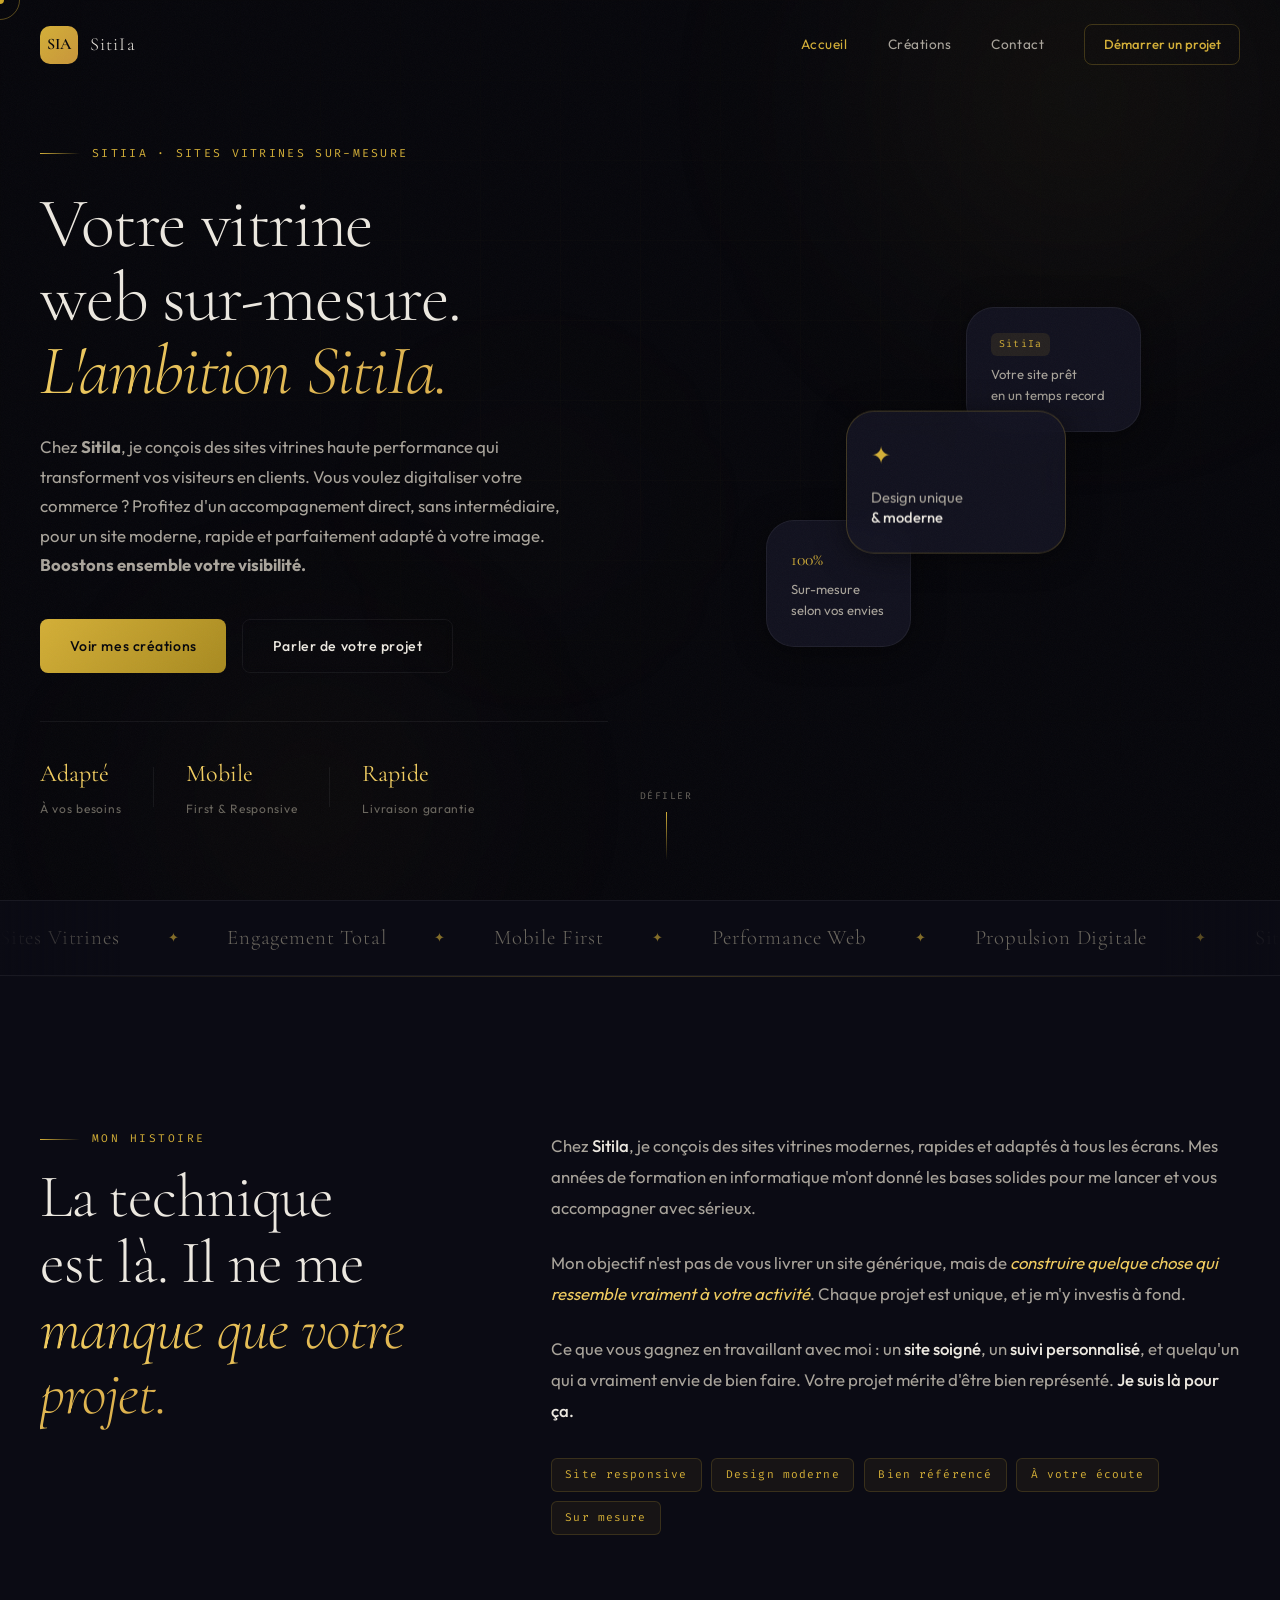
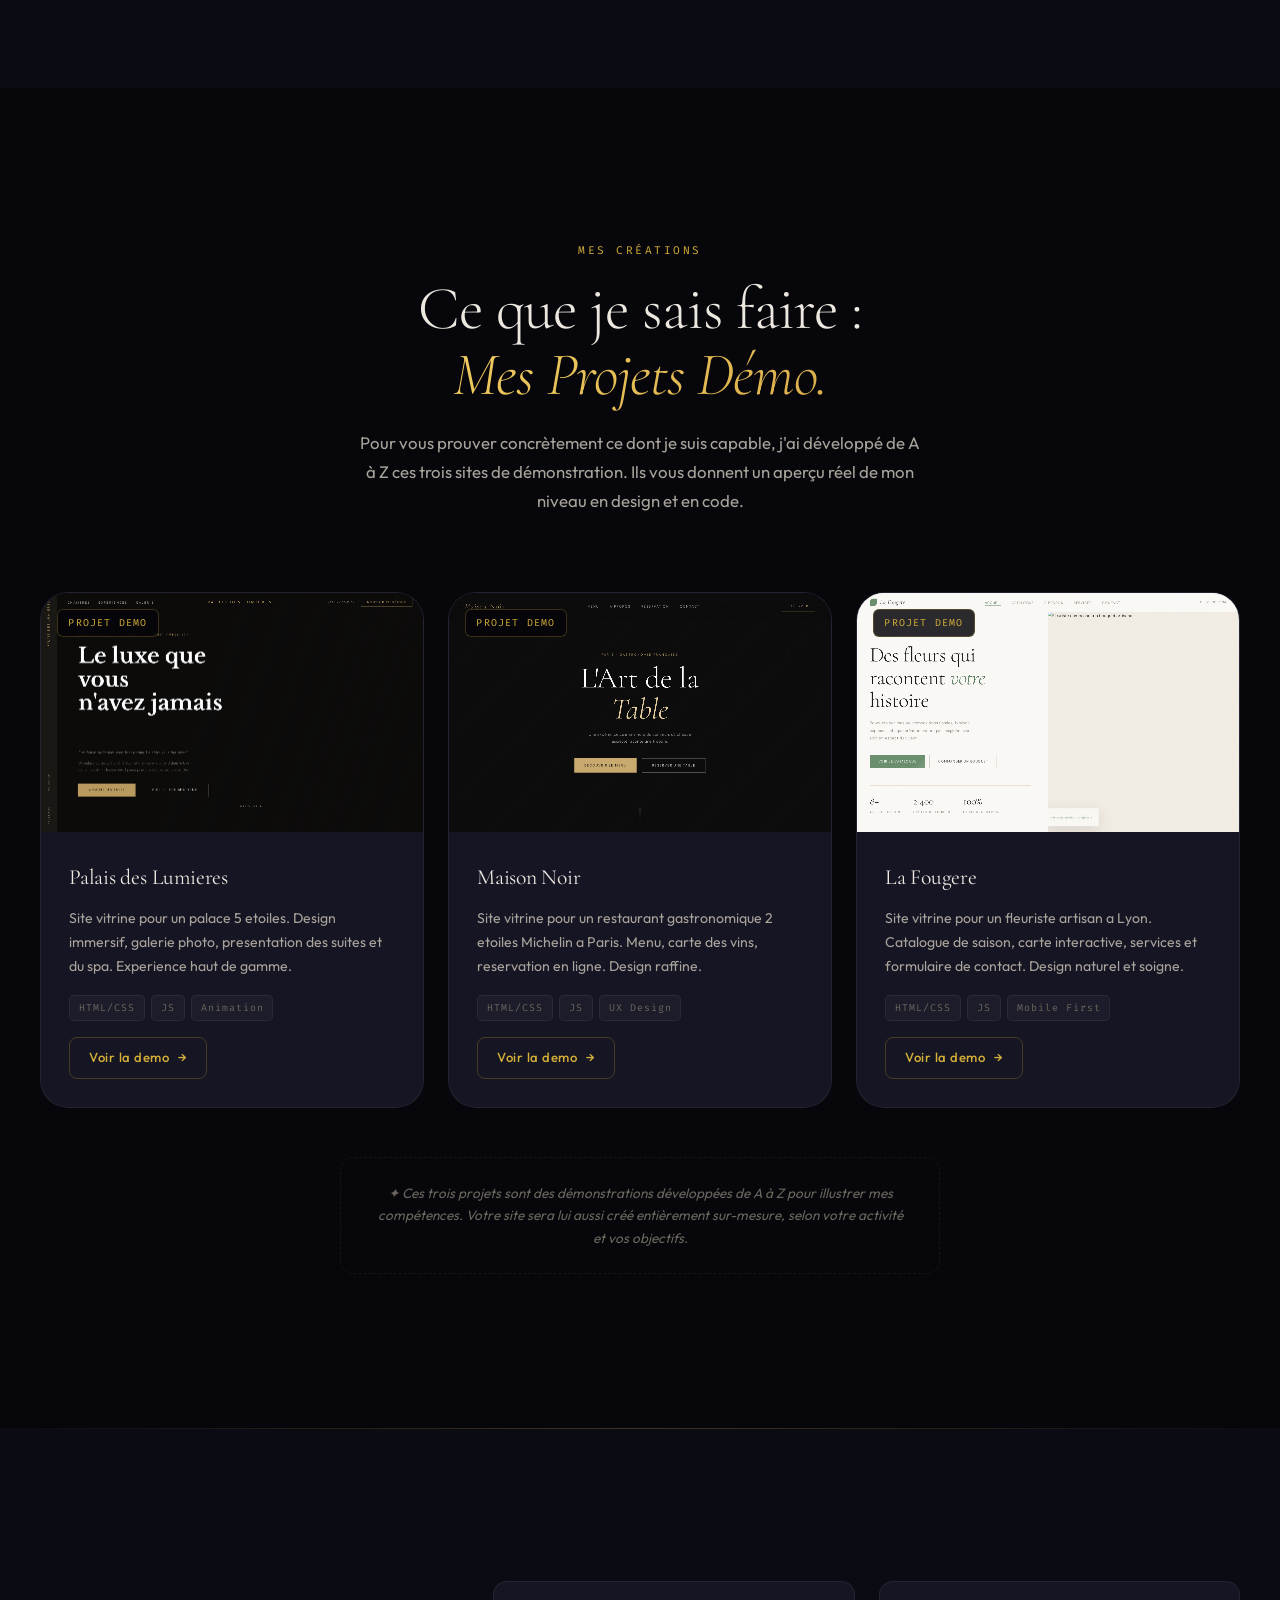
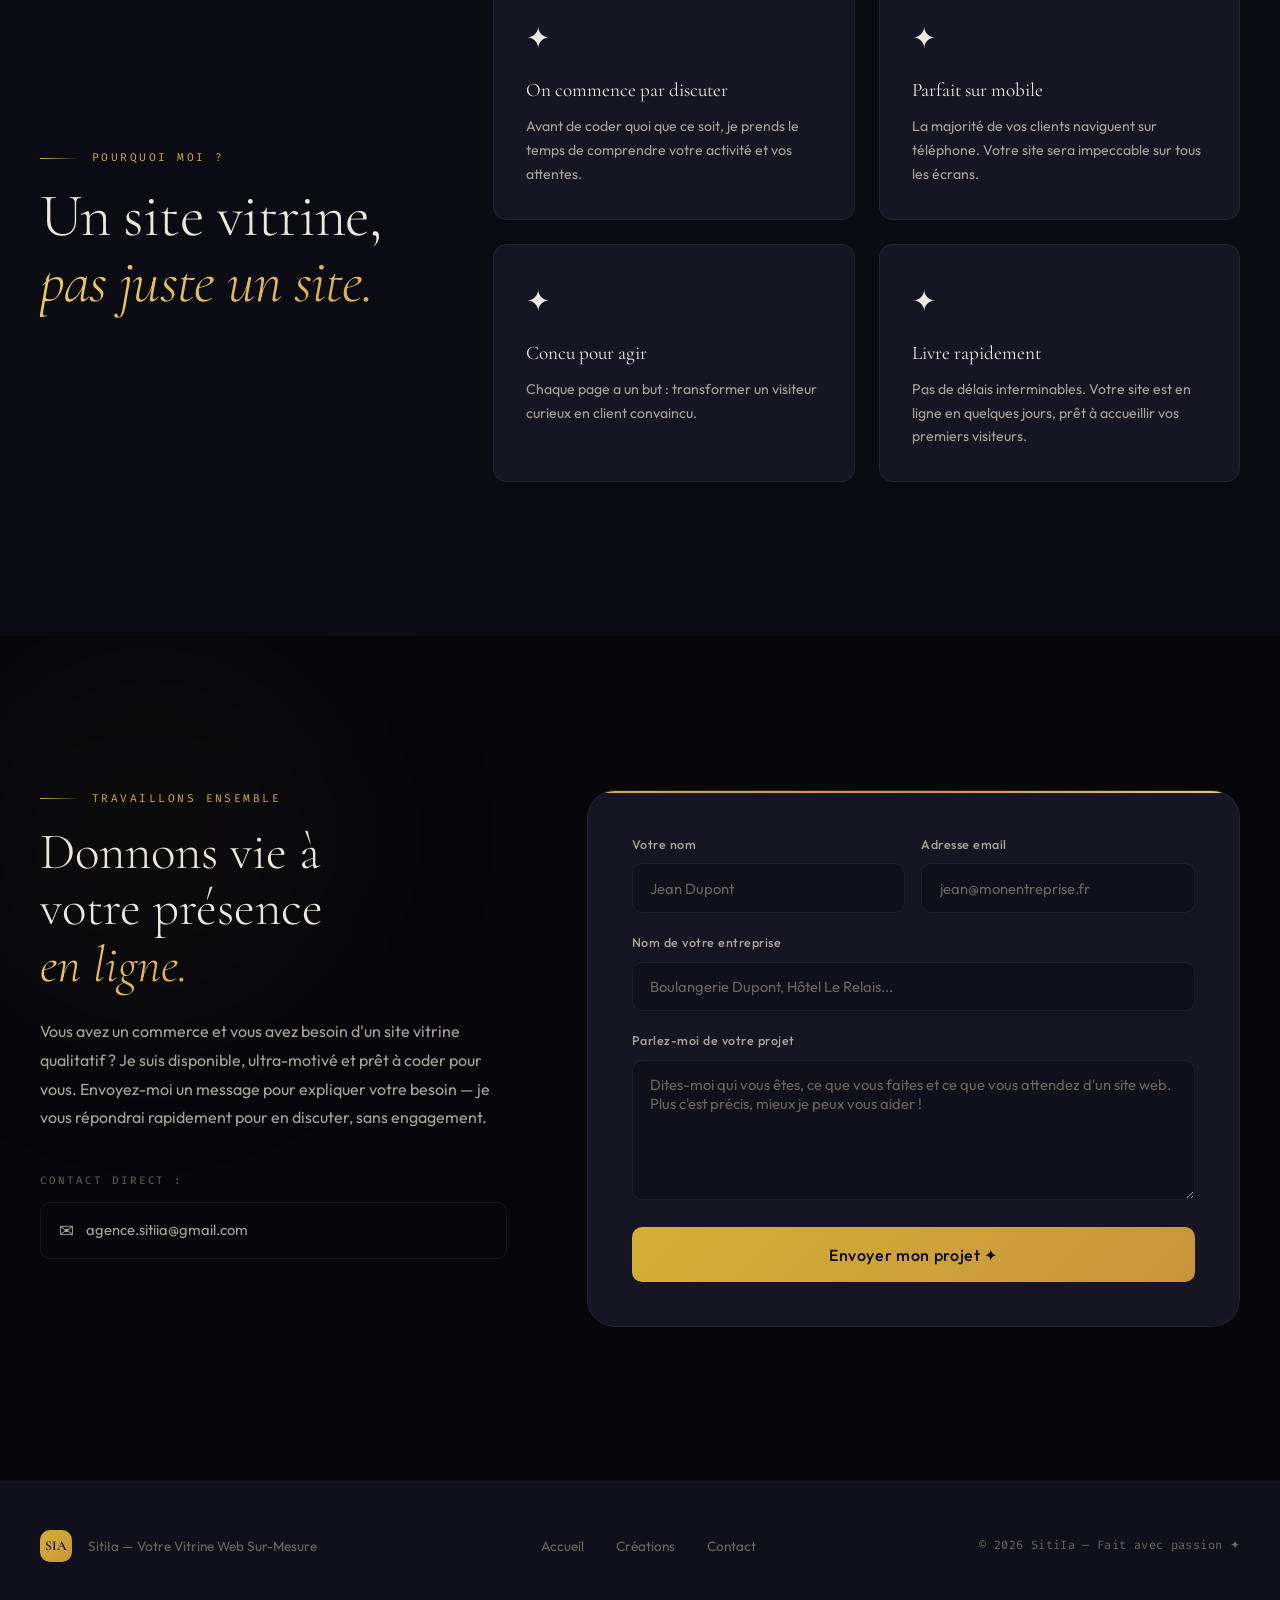
==== commit baed28b5: "Renommage VitriWeb → SitiIa + mise à jour clé Web3Forms Co-Authored-By: Claude Opus 4.6 <noreply@ant" ====
--- a/index.html
+++ b/index.html
@@ -3,7 +3,7 @@
 <head>
   <meta charset="UTF-8" />
   <meta name="viewport" content="width=device-width, initial-scale=1.0" />
-  <title>VitriWeb — Votre Vitrine Web Sur-Mesure</title>
+  <title>SitiIa — Votre Vitrine Web Sur-Mesure</title>
   <link rel="preconnect" href="https://fonts.googleapis.com" />
   <link rel="preconnect" href="https://fonts.gstatic.com" crossorigin />
   <link href="https://fonts.googleapis.com/css2?family=Cormorant+Garamond:ital,wght@0,300;0,400;0,600;1,300;1,400&family=Outfit:wght@300;400;500;600&family=Fira+Code:wght@400&display=swap" rel="stylesheet" />
@@ -14,7 +14,7 @@
   <!-- LOADER -->
   <div class="loader" id="loader">
     <div class="loader__inner">
-      <span class="loader__logo">VW</span>
+      <span class="loader__logo">SIA</span>
       <div class="loader__bar"><div class="loader__bar-fill"></div></div>
     </div>
   </div>
@@ -30,8 +30,8 @@
   <header class="header" id="header">
     <div class="header__inner">
       <a href="#accueil" class="header__logo">
-        <span class="logo-initials">VW</span>
-        <span class="logo-text">VitriWeb</span>
+        <span class="logo-initials">SIA</span>
+        <span class="logo-text">SitiIa</span>
       </a>
 
       <nav class="header__nav" aria-label="Navigation principale">
@@ -57,7 +57,7 @@
       <a href="#contact" class="mobile-nav-link">Contact</a>
       <a href="#contact" class="mobile-nav-link mobile-nav-cta">Démarrer un projet &rarr;</a>
       <div class="mobile-menu__footer">
-        <a href="mailto:agence.vitriweb@gmail.com">agence.vitriweb@gmail.com</a>
+        <a href="mailto:agence.sitiia@gmail.com">agence.sitiia@gmail.com</a>
       </div>
     </div>
   </div>
@@ -74,17 +74,17 @@
 
         <p class="hero__eyebrow hero-anim anim-1">
           <span class="eyebrow-line"></span>
-          VitriWeb · Sites vitrines sur-mesure
+          SitiIa · Sites vitrines sur-mesure
         </p>
 
         <h1 class="hero__title hero-anim anim-2">
           Votre vitrine<br />
           web sur-mesure.<br />
-          <em>L'ambition VitriWeb.</em>
+          <em>L'ambition SitiIa.</em>
         </h1>
 
         <p class="hero__subtitle hero-anim anim-3">
-          Chez <strong>VitriWeb</strong>, je conçois des sites vitrines haute performance qui transforment vos visiteurs en clients. Vous voulez digitaliser votre commerce&nbsp;? Profitez d'un accompagnement direct, sans intermédiaire, pour un site moderne, rapide et parfaitement adapté à votre image. <strong>Boostons ensemble votre visibilité.</strong>
+          Chez <strong>SitiIa</strong>, je conçois des sites vitrines haute performance qui transforment vos visiteurs en clients. Vous voulez digitaliser votre commerce&nbsp;? Profitez d'un accompagnement direct, sans intermédiaire, pour un site moderne, rapide et parfaitement adapté à votre image. <strong>Boostons ensemble votre visibilité.</strong>
         </p>
 
         <div class="hero__ctas hero-anim anim-4">
@@ -117,7 +117,7 @@
             <p class="float-card__text">Design unique<br/><strong>&amp; moderne</strong></p>
           </div>
           <div class="float-card float-card--secondary">
-            <div class="float-card__badge">VitriWeb</div>
+            <div class="float-card__badge">SitiIa</div>
             <p>Votre site prêt<br/>en un temps record</p>
           </div>
           <div class="float-card float-card--accent">
@@ -174,7 +174,7 @@
 
         <div class="about__narrative">
           <p class="about__para reveal-up delay-1">
-            Chez <strong>VitriWeb</strong>, je conçois des sites vitrines modernes, rapides et adaptés à tous les écrans. Mes années de formation en informatique m'ont donné les bases solides pour me lancer et vous accompagner avec sérieux.
+            Chez <strong>SitiIa</strong>, je conçois des sites vitrines modernes, rapides et adaptés à tous les écrans. Mes années de formation en informatique m'ont donné les bases solides pour me lancer et vous accompagner avec sérieux.
           </p>
           <p class="about__para reveal-up delay-2">
             Mon objectif n'est pas de vous livrer un site générique, mais de <em>construire quelque chose qui ressemble vraiment à votre activité</em>. Chaque projet est unique, et je m'y investis à fond.
@@ -335,18 +335,18 @@
 
           <div class="contact__direct">
             <p class="contact__direct-label">Contact direct :</p>
-            <a href="mailto:agence.vitriweb@gmail.com" class="contact__email-link">
+            <a href="mailto:agence.sitiia@gmail.com" class="contact__email-link">
               <span class="contact-icon">&#9993;</span>
-              agence.vitriweb@gmail.com
+              agence.sitiia@gmail.com
             </a>
           </div>
         </div>
 
         <div class="contact__form-wrapper reveal-up delay-2">
           <form class="contact-form" id="contactForm" action="https://api.web3forms.com/submit" method="POST" novalidate>
-            <input type="hidden" name="access_key" value="1da80aa5-e678-44fe-b208-d25d698dbe3f" />
-            <input type="hidden" name="subject" value="Nouveau projet — VitriWeb" />
-            <input type="hidden" name="from_name" value="VitriWeb Contact" />
+            <input type="hidden" name="access_key" value="6a008b5a-0076-4fb1-8fc8-91a15a5621ad" />
+            <input type="hidden" name="subject" value="Nouveau projet — SitiIa" />
+            <input type="hidden" name="from_name" value="SitiIa Contact" />
             <input type="hidden" name="redirect" value="" />
 
             <div class="form-row">
@@ -422,8 +422,8 @@
     <div class="container">
       <div class="footer__inner">
         <div class="footer__brand">
-          <span class="logo-initials">VW</span>
-          <p>VitriWeb — Votre Vitrine Web Sur-Mesure</p>
+          <span class="logo-initials">SIA</span>
+          <p>SitiIa — Votre Vitrine Web Sur-Mesure</p>
         </div>
         <nav class="footer__nav" aria-label="Navigation pied de page">
           <a href="#accueil">Accueil</a>
@@ -431,7 +431,7 @@
           <a href="#contact">Contact</a>
         </nav>
         <p class="footer__copy">
-          &copy; <span id="footerYear"></span> VitriWeb — Fait avec passion &#10022;
+          &copy; <span id="footerYear"></span> SitiIa — Fait avec passion &#10022;
         </p>
       </div>
     </div>
--- a/style.css
+++ b/style.css
@@ -1,5 +1,5 @@
 /* ═══════════════════════════════════════════════════════════════
-   VitriWeb — Votre Vitrine Web Sur-Mesure
+   SitiIa — Votre Vitrine Web Sur-Mesure
    Aesthetic: Cinematic Dark Luxury · Gold/Amber Accents · Editorial
    ═══════════════════════════════════════════════════════════════ */
 
